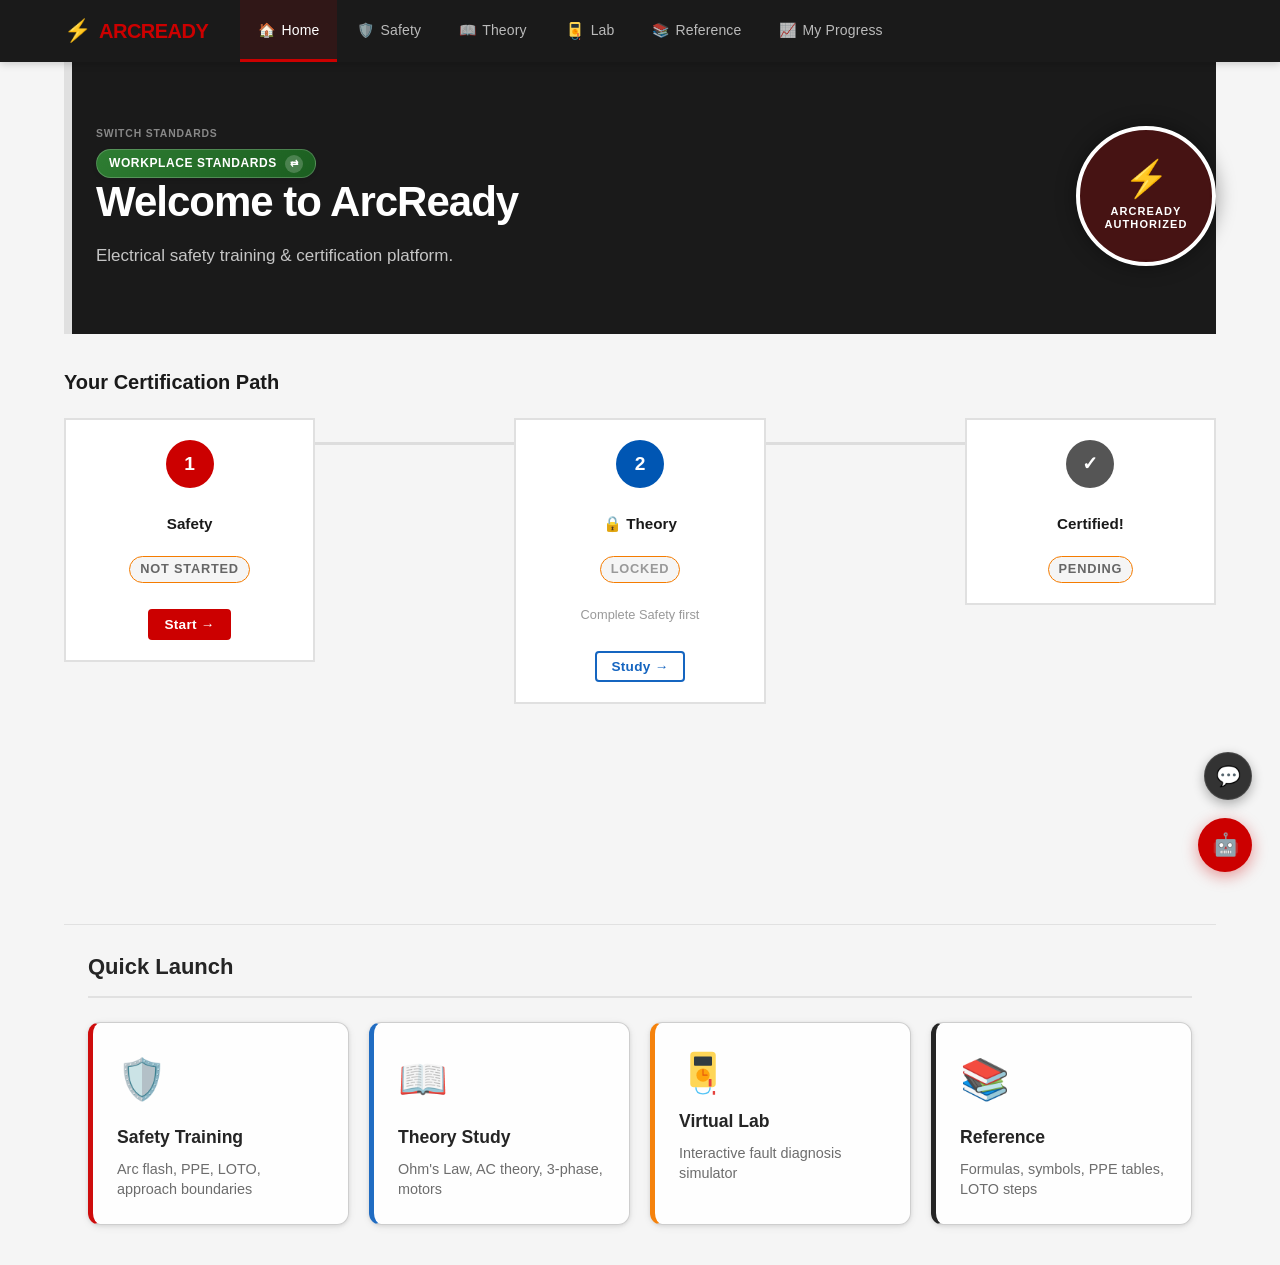
==== index.html @ 4927a3f7 "Reimplement global certification badge across all tabs" ====
<!DOCTYPE html>
<html lang="en">

<head>

    <meta charset="UTF-8">
    <meta name="viewport" content="width=device-width, initial-scale=1.0">
    <title>ArcReady - Electrical Safety Training</title>
    <link rel="stylesheet" href="css/main.css">
    <link rel="stylesheet" href="css/ai.css">
    <link rel="stylesheet" href="css/feedback.css">
</head>

<body>
    <nav class="top-nav">
        <div class="nav-inner">
            <div class="nav-brand">
                <span class="brand-icon">⚡</span>
                <span class="brand-name">ArcReady</span>
            </div>
            <button class="nav-toggle" id="nav-toggle" aria-label="Toggle Navigation">
                <span></span>
                <span></span>
                <span></span>
            </button>
            <div class="nav-tabs" id="tab-nav">
                <button data-tab="home" class="nav-tab active"><span class="tab-icon">🏠</span> Home</button>
                <button data-tab="safety" class="nav-tab"><span class="tab-icon">🛡️</span> Safety</button>
                <button data-tab="theory" class="nav-tab"><span class="tab-icon">📖</span> Theory</button>
                <button data-tab="lab" class="nav-tab"><span class="tab-icon"><svg viewBox="0 0 512 512" width="20"
                            height="20" style="vertical-align: middle;">
                            <rect x="120" y="50" width="272" height="380" rx="40" fill="#FFD54F" />
                            <rect x="160" y="100" width="192" height="100" rx="10" fill="#263238" />
                            <circle cx="256" cy="300" r="70" fill="#FFA000" />
                            <path d="M256 240 L256 300 L300 300" stroke="#E65100" stroke-width="12" fill="none"
                                stroke-linecap="round" />
                            <path d="M180 430 Q180 500 256 500 Q332 500 332 430" stroke="#4FC3F7" stroke-width="15"
                                fill="none" />
                            <rect x="317" y="340" width="30" height="80" rx="5" fill="#E53935" />
                            <rect x="360" y="470" width="25" height="40" rx="3" fill="#E53935" />
                        </svg></span> Lab</button>
                <button data-tab="reference" class="nav-tab"><span class="tab-icon">📚</span> Reference</button>
                <button data-tab="progress" class="nav-tab"><span class="tab-icon">📈</span> My Progress</button>
            </div>
        </div>
    </nav>

    <main class="main-content">
        <div class="container">
            <!-- Home Tab -->
            <section id="tab-home" class="tab-section active">
                <div class="tab-header tab-header--charcoal">
                    <div class="container">
                        <div class="hero-text">
                            <div class="std-toggle-hint">Switch Standards</div>
                            <span id="std-badge" class="std-badge workplace">Workplace Standards</span>
                            <h1 class="tab-title">Welcome to ArcReady</h1>
                            <p class="tab-subtitle">Electrical safety training &amp; certification platform.</p>
                        </div>
                        <div class="hero-badge">
                            <div class="cert-badge">
                                <div class="cert-badge-icon">⚡</div>
                                <div class="cert-badge-label">ARCREADY<br>AUTHORIZED</div>
                            </div>
                        </div>
                    </div>
                </div>

                <!-- Certification Pathway -->
                <div class="cert-pathway" style="margin: 30px 0;">
                    <h2 style="font-size: 1.25rem; color: #1A1A1A; margin-bottom: 20px;">Your Certification Path</h2>
                    <div class="cert-path-track" style="display: flex; align-items: flex-start; gap: 0;">
                        <!-- Step 1: Safety -->
                        <div class="cert-step" id="cert-step-safety"
                            style="display: flex; flex-direction: column; align-items: center; min-width: 140px;">
                            <div class="cert-step-num" id="cert-step-num-1"
                                style="width:48px; height:48px; border-radius:50%; background:#CC0000; color:#fff; display:flex; align-items:center; justify-content:center; font-weight:bold; font-size:1.2rem;">
                                1</div>
                            <div style="font-weight:bold; margin: 8px 0 4px; font-size:0.95rem;">Safety</div>
                            <span id="safety-cert-badge" class="status-badge status-pending"
                                style="font-size:0.8rem; padding:2px 10px; border-radius:20px; background:#f5f5f5; color:#666;">Not
                                Started</span>
                            <button class="btn btn-primary" data-action="goto-safety"
                                style="margin-top:10px; padding:6px 14px; font-size:0.85rem;">Start →</button>
                        </div>
                        <!-- Connector -->
                        <div class="cert-path-connector" id="connector-1"
                            style="flex:1; height:3px; background:#ddd; margin-top:24px;"></div>
                        <!-- Step 2: Theory -->
                        <div class="cert-step" id="cert-step-theory"
                            style="display: flex; flex-direction: column; align-items: center; min-width: 140px;">
                            <div class="cert-step-num" id="cert-step-num-2"
                                style="width:48px; height:48px; border-radius:50%; background:#0056b3; color:#fff; display:flex; align-items:center; justify-content:center; font-weight:bold; font-size:1.2rem;">
                                2</div>
                            <div style="font-weight:bold; margin: 8px 0 4px; font-size:0.95rem;">
                                <span id="theory-card-icon">🔒</span> Theory
                            </div>
                            <span id="theory-cert-badge" class="status-badge status-pending"
                                style="font-size:0.8rem; padding:2px 10px; border-radius:20px; background:#f5f5f5; color:#666;">Locked</span>
                            <span id="theory-home-lock" style="font-size:0.8rem; color:#999; margin-top:6px;">Complete
                                Safety first</span>
                            <button class="btn btn-secondary" data-action="goto-theory"
                                style="margin-top:10px; padding:6px 14px; font-size:0.85rem;">Study →</button>
                        </div>
                        <!-- Connector -->
                        <div class="cert-path-connector" id="connector-2"
                            style="flex:1; height:3px; background:#ddd; margin-top:24px;"></div>
                        <!-- Step 3: Complete -->
                        <div class="cert-step" id="cert-step-complete"
                            style="display: flex; flex-direction: column; align-items: center; min-width: 140px;">
                            <div class="cert-step-num" id="cert-step-num-3"
                                style="width:48px; height:48px; border-radius:50%; background:#555; color:#fff; display:flex; align-items:center; justify-content:center; font-weight:bold; font-size:1.2rem;">
                                ✓</div>
                            <div style="font-weight:bold; margin: 8px 0 4px; font-size:0.95rem;">Certified!</div>
                            <span id="complete-cert-badge" class="status-badge status-pending"
                                style="font-size:0.8rem; padding:2px 10px; border-radius:20px; background:#f5f5f5; color:#666;">Pending</span>
                        </div>
                    </div>
                </div>

            </section>

            <!-- Safety Tab -->

            <section id="tab-safety" class="tab-section">
                <div class="tab-header tab-header--red">
                    <div class="container">
                        <div class="hero-text">
                            <h1 class="tab-title">Safety Training</h1>
                            <p class="tab-subtitle">NFPA 70E & Workplace compliant electrical safety training.</p>
                        </div>
                        <div class="hero-badge">
                            <div class="cert-badge">
                                <div class="cert-badge-icon">⚡</div>
                                <div class="cert-badge-label">ARCREADY<br>AUTHORIZED</div>
                            </div>
                        </div>
                    </div>
                </div>
                <div class="standards-selector-container" style="margin-bottom: 20px;"></div>

                <!-- Mode Toggles (Tabs inside Section) -->
                <div class="mode-toggles" id="safety-mode-toggle"
                    style="margin-bottom: 20px; display: flex; gap: 10px;">
                    <button class="mode-btn mode-btn--active btn btn-primary" data-section="safety"
                        data-mode="study">Study Mode</button>
                    <button class="mode-btn btn btn-secondary" data-section="safety" data-mode="practice">Practice
                        Exam</button>
                    <button class="mode-btn btn btn-secondary" data-section="safety" data-mode="certify">Certification
                        Exam</button>
                </div>

                <!-- Checkpoint UI (Used for Safety Certify) -->
                <div id="safety-checkpoint-bar" class="checkpoint-bar" style="margin-bottom: 20px;"></div>

                <!-- Study Panel -->
                <div id="safety-study" class="mode-content mode-content--active">
                    <div id="safety-study-start-screen" class="start-screen" style="margin-bottom: 20px;">
                        <select id="safety-study-topic" class="form-input"
                            style="width: auto; margin-right: 10px; display: inline-block;">
                            <option value="all">All Topics</option>
                        </select>
                        <button id="safety-study-start" class="btn btn-primary">Start Study Mode</button>
                    </div>
                    <div id="safety-study-area" style="display:none;">

                        <!-- Study Mode -->
                        <div id="safety-study-exam" class="exam-panel" style="margin-top: 20px;">
                            <div class="exam-header"
                                style="display: flex; justify-content: space-between; margin-bottom: 10px;">
                                <div id="safety-study-counter" class="exam-counter font-bold text-charcoal"></div>
                                <div id="safety-study-timer" class="exam-timer font-mono text-red"></div>
                                <!-- Bug B FIX: removed stale onclick - delegated listener in test-engine.js handles this -->
                                <button id="safety-study-flag" class="btn btn-outline flag-btn"
                                    style="display:none">&#x1F6A9; Flag</button>
                            </div>
                            <div class="progress-bar" style="margin-bottom: 20px;">
                                <div id="safety-study-progress" class="progress-fill" style="width:0%"></div>
                            </div>
                            <div id="safety-study-topic-badge" class="topic-badge" style="margin-bottom: 15px;">
                            </div>
                            <h3 id="safety-study-question" class="question-text" style="margin-bottom: 15px;"></h3>
                            <div id="safety-study-img-wrap" style="display:none;" class="question-image"><img
                                    id="safety-study-img" src="" alt="Context" style="max-width:100%; height:auto;" />
                            </div>
                            <div id="safety-study-options" class="options-container"
                                style="display: flex; flex-direction: column; gap: 10px;"></div>
                            <div id="safety-study-explanation" class="explanation-box"
                                style="display:none; margin-top: 15px; padding: 15px; background: #eef8ff; border-left: 4px solid #0056b3;">
                            </div>

                            <div class="exam-actions" style="margin-top: 20px; display: flex; gap: 10px;">
                                <button id="safety-study-prev" class="btn btn-secondary" style="display:none">&#x2190;
                                    Prev</button>
                                <button id="safety-study-next" class="btn btn-primary">Next &#x2192;</button>
                                <button id="safety-study-submit" class="btn btn-danger" style="display:none">Submit
                                    Exam</button>
                            </div>
                        </div>
                        <div id="safety-study-results" style="display:none;" class="results-panel"
                            style="margin-top: 20px;"></div>

                    </div>
                </div>

                <!-- Practice Panel -->
                <div id="safety-practice" class="mode-content">
                    <div id="safety-practice-start-screen" class="start-screen" style="margin-bottom: 20px;">
                        <button id="safety-practice-begin" class="btn btn-secondary">Start Practice Exam</button>
                    </div>

                    <!-- Practice Mode -->
                    <!-- Bug D FIX: merged two style attributes into one -->
                    <div id="safety-practice-exam" style="display:none; margin-top: 20px;" class="exam-panel">
                        <div class="exam-header"
                            style="display: flex; justify-content: space-between; margin-bottom: 10px;">
                            <div id="safety-practice-counter" class="exam-counter font-bold text-charcoal"></div>
                            <div id="safety-practice-timer" class="exam-timer font-mono text-red"></div>
                            <button id="safety-practice-flag" class="btn btn-outline flag-btn"
                                style="display:inline-block">&#x1F6A9; Flag</button>
                        </div>
                        <div class="progress-bar" style="margin-bottom: 20px;">
                            <div id="safety-practice-progress" class="progress-fill" style="width:0%"></div>
                        </div>
                        <div id="safety-practice-topic-badge" class="topic-badge" style="margin-bottom: 15px;">
                        </div>
                        <h3 id="safety-practice-question" class="question-text" style="margin-bottom: 15px;"></h3>
                        <div id="safety-practice-img-wrap" style="display:none;" class="question-image"><img
                                id="safety-practice-img" src="" alt="Context" style="max-width:100%; height:auto;" />
                        </div>
                        <div id="safety-practice-options" class="options-container"
                            style="display: flex; flex-direction: column; gap: 10px;"></div>
                        <div id="safety-practice-explanation" class="explanation-box"
                            style="display:none; margin-top: 15px; padding: 15px; background: #eef8ff; border-left: 4px solid #0056b3;">
                        </div>

                        <div class="exam-actions" style="margin-top: 20px; display: flex; gap: 10px;">
                            <button id="safety-practice-prev" class="btn btn-secondary"
                                style="display:inline-block">&#x2190; Prev</button>
                            <button id="safety-practice-next" class="btn btn-primary">Next &#x2192;</button>
                            <button id="safety-practice-submit" class="btn btn-danger"
                                style="display:inline-block">Submit Exam</button>
                        </div>
                    </div>

                </div>

                <!-- Certify Panel -->
                <div id="safety-certify" class="mode-content">
                    <div id="safety-certify-start-screen" class="start-screen" style="margin-bottom: 20px;">
                        <button id="safety-certify-begin" class="btn btn-danger">Start Certification Exam</button>
                    </div>

                    <!-- Certify Mode -->
                    <div id="safety-certify-exam" style="display:none; margin-top: 20px;" class="exam-panel">
                        <div class="exam-header"
                            style="display: flex; justify-content: space-between; margin-bottom: 10px;">
                            <div id="safety-certify-counter" class="exam-counter font-bold text-charcoal"></div>
                            <div id="safety-certify-timer" class="exam-timer font-mono text-red"></div>
                            <button id="safety-certify-flag" class="btn btn-outline flag-btn"
                                style="display:inline-block">&#x1F6A9; Flag</button>
                        </div>
                        <div class="progress-bar" style="margin-bottom: 20px;">
                            <div id="safety-certify-progress" class="progress-fill" style="width:0%"></div>
                        </div>
                        <div id="safety-certify-topic-badge" class="topic-badge" style="margin-bottom: 15px;"></div>
                        <h3 id="safety-certify-question" class="question-text" style="margin-bottom: 15px;"></h3>
                        <div id="safety-certify-img-wrap" style="display:none;" class="question-image"><img
                                id="safety-certify-img" src="" alt="Context" style="max-width:100%; height:auto;" />
                        </div>
                        <div id="safety-certify-options" class="options-container"
                            style="display: flex; flex-direction: column; gap: 10px;"></div>
                        <div id="safety-certify-explanation" class="explanation-box"
                            style="display:none; margin-top: 15px; padding: 15px; background: #eef8ff; border-left: 4px solid #0056b3;">
                        </div>

                        <div class="exam-actions" style="margin-top: 20px; display: flex; gap: 10px;">
                            <button id="safety-certify-prev" class="btn btn-secondary" style="display:none">&#x2190;
                                Prev</button>
                            <button id="safety-certify-next" class="btn btn-primary">Next &#x2192;</button>
                            <button id="safety-certify-submit" class="btn btn-danger"
                                style="display:inline-block">Submit
                                Exam</button>
                        </div>
                    </div>
                    <div id="safety-certify-results" style="display:none; margin-top: 20px;" class="results-panel">
                    </div>

                </div>

                <div id="safety-results-score"></div>
                <div id="safety-results-details"></div>
                <button class="btn btn-primary" onclick="window.location.reload()">Return to Dashboard</button>
            </section>


            <!-- Theory Tab -->

            <section id="tab-theory" class="tab-section">
                <div class="tab-header tab-header--blue">
                    <div class="container">
                        <div class="hero-text">
                            <h1 class="tab-title">Electrical Theory</h1>
                            <p class="tab-subtitle">Master the fundamentals of circuit analysis and motor theory.</p>
                        </div>
                        <div class="hero-badge">
                            <div class="cert-badge">
                                <div class="cert-badge-icon">⚡</div>
                                <div class="cert-badge-label">ARCREADY<br>AUTHORIZED</div>
                            </div>
                        </div>
                    </div>
                </div>
                <!-- Bug C FIX: changed id= to class= to fix duplicate ID issue -->
                <div class="standards-selector-container" style="margin-bottom: 20px;"></div>

                <!-- Mode Toggles (Tabs inside Section) -->
                <div class="mode-toggles" id="theory-mode-toggle"
                    style="margin-bottom: 20px; display: flex; gap: 10px;">
                    <button class="mode-btn mode-btn--active btn btn-primary" data-section="theory"
                        data-mode="study">Study
                        Mode</button>
                    <button class="mode-btn btn btn-secondary" data-section="theory" data-mode="practice">Practice
                        Exam</button>
                    <button class="mode-btn btn btn-secondary" data-section="theory" data-mode="certify">Certification
                        Exam</button>
                </div>

                <!-- Checkpoint UI (Used for Safety Certify) -->
                <div id="theory-checkpoint-bar" class="checkpoint-bar" style="margin-bottom: 20px;"></div>

                <!-- Study Panel -->
                <div id="theory-study" class="mode-content mode-content--active">
                    <div id="theory-study-start-screen" class="start-screen" style="margin-bottom: 20px;">
                        <select id="theory-study-topic" class="form-input"
                            style="width: auto; margin-right: 10px; display: inline-block;">
                            <option value="all">All Topics</option>
                        </select>
                        <button id="theory-study-start" class="btn btn-primary">Start Study Mode</button>
                    </div>
                    <div id="theory-study-area" style="display:none;">

                        <!-- Study Mode -->
                        <div id="theory-study-exam" class="exam-panel" style="margin-top: 20px;">
                            <div class="exam-header"
                                style="display: flex; justify-content: space-between; margin-bottom: 10px;">
                                <div id="theory-study-counter" class="exam-counter font-bold text-charcoal"></div>
                                <div id="theory-study-timer" class="exam-timer font-mono text-red"></div>
                                <button id="theory-study-flag" class="btn btn-outline flag-btn"
                                    style="display:none">&#x1F6A9; Flag</button>
                            </div>
                            <div class="progress-bar" style="margin-bottom: 20px;">
                                <div id="theory-study-progress" class="progress-fill" style="width:0%"></div>
                            </div>
                            <div id="theory-study-topic-badge" class="topic-badge" style="margin-bottom: 15px;">
                            </div>
                            <h3 id="theory-study-question" class="question-text" style="margin-bottom: 15px;"></h3>
                            <div id="theory-study-img-wrap" style="display:none;" class="question-image"><img
                                    id="theory-study-img" src="" alt="Context" style="max-width:100%; height:auto;" />
                            </div>
                            <div id="theory-study-options" class="options-container"
                                style="display: flex; flex-direction: column; gap: 10px;"></div>
                            <div id="theory-study-explanation" class="explanation-box"
                                style="display:none; margin-top: 15px; padding: 15px; background: #eef8ff; border-left: 4px solid #0056b3;">
                            </div>

                            <div class="exam-actions" style="margin-top: 20px; display: flex; gap: 10px;">
                                <button id="theory-study-prev" class="btn btn-secondary" style="display:none">&#x2190;
                                    Prev</button>
                                <button id="theory-study-next" class="btn btn-primary">Next &#x2192;</button>
                                <button id="theory-study-submit" class="btn btn-danger" style="display:none">Submit
                                    Exam</button>
                            </div>
                        </div>
                        <div id="theory-study-results" style="display:none; margin-top: 20px;" class="results-panel">
                        </div>

                    </div>
                </div>

                <!-- Practice Panel -->
                <div id="theory-practice" class="mode-content">
                    <div id="theory-practice-start-screen" class="start-screen" style="margin-bottom: 20px;">
                        <button id="theory-practice-begin" class="btn btn-secondary">Start Practice Exam</button>
                    </div>

                    <!-- Practice Mode -->
                    <div id="theory-practice-exam" style="display:none; margin-top: 20px;" class="exam-panel">
                        <div class="exam-header"
                            style="display: flex; justify-content: space-between; margin-bottom: 10px;">
                            <div id="theory-practice-counter" class="exam-counter font-bold text-charcoal"></div>
                            <div id="theory-practice-timer" class="exam-timer font-mono text-red"></div>
                            <button id="theory-practice-flag" class="btn btn-outline flag-btn"
                                style="display:inline-block">&#x1F6A9; Flag</button>
                        </div>
                        <div class="progress-bar" style="margin-bottom: 20px;">
                            <div id="theory-practice-progress" class="progress-fill" style="width:0%"></div>
                        </div>
                        <div id="theory-practice-topic-badge" class="topic-badge" style="margin-bottom: 15px;">
                        </div>
                        <h3 id="theory-practice-question" class="question-text" style="margin-bottom: 15px;"></h3>
                        <div id="theory-practice-img-wrap" style="display:none;" class="question-image"><img
                                id="theory-practice-img" src="" alt="Context" style="max-width:100%; height:auto;" />
                        </div>
                        <div id="theory-practice-options" class="options-container"
                            style="display: flex; flex-direction: column; gap: 10px;"></div>
                        <div id="theory-practice-explanation" class="explanation-box"
                            style="display:none; margin-top: 15px; padding: 15px; background: #eef8ff; border-left: 4px solid #0056b3;">
                        </div>

                        <div class="exam-actions" style="margin-top: 20px; display: flex; gap: 10px;">
                            <button id="theory-practice-prev" class="btn btn-secondary"
                                style="display:inline-block">&#x2190; Prev</button>
                            <button id="theory-practice-next" class="btn btn-primary">Next &#x2192;</button>
                            <button id="theory-practice-submit" class="btn btn-danger"
                                style="display:inline-block">Submit
                                Exam</button>
                        </div>
                    </div>
                    <div id="theory-practice-results" style="display:none; margin-top: 20px;" class="results-panel">
                    </div>

                </div>

                <!-- Certify Panel -->
                <div id="theory-certify" class="mode-content">
                    <div id="theory-certify-start-screen" class="start-screen" style="margin-bottom: 20px;">
                        <button id="theory-certify-begin" class="btn btn-danger">Start Certification Exam</button>
                        <p class="ref-note" style="margin-top: 10px; color: #666;">Prerequisite: Complete Safety
                            Certification first.</p>
                    </div>

                    <!-- Certify Mode -->
                    <div id="theory-certify-exam" style="display:none; margin-top: 20px;" class="exam-panel">
                        <div class="exam-header"
                            style="display: flex; justify-content: space-between; margin-bottom: 10px;">
                            <div id="theory-certify-counter" class="exam-counter font-bold text-charcoal"></div>
                            <div id="theory-certify-timer" class="exam-timer font-mono text-red"></div>
                            <button id="theory-certify-flag" class="btn btn-outline flag-btn"
                                style="display:inline-block">&#x1F6A9; Flag</button>
                        </div>
                        <div class="progress-bar" style="margin-bottom: 20px;">
                            <div id="theory-certify-progress" class="progress-fill" style="width:0%"></div>
                        </div>
                        <div id="theory-certify-topic-badge" class="topic-badge" style="margin-bottom: 15px;"></div>
                        <h3 id="theory-certify-question" class="question-text" style="margin-bottom: 15px;"></h3>
                        <div id="theory-certify-img-wrap" style="display:none;" class="question-image"><img
                                id="theory-certify-img" src="" alt="Context" style="max-width:100%; height:auto;" />
                        </div>
                        <div id="theory-certify-options" class="options-container"
                            style="display: flex; flex-direction: column; gap: 10px;"></div>
                        <div id="theory-certify-explanation" class="explanation-box"
                            style="display:none; margin-top: 15px; padding: 15px; background: #eef8ff; border-left: 4px solid #0056b3;">
                        </div>

                        <div class="exam-actions" style="margin-top: 20px; display: flex; gap: 10px;">
                            <button id="theory-certify-prev" class="btn btn-secondary" style="display:none">&#x2190;
                                Prev</button>
                            <button id="theory-certify-next" class="btn btn-primary">Next &#x2192;</button>
                            <button id="theory-certify-submit" class="btn btn-danger"
                                style="display:inline-block">Submit
                                Exam</button>
                        </div>
                    </div>
                    <div id="theory-certify-results" style="display:none; margin-top: 20px;" class="results-panel">
                    </div>

                </div>

                <div id="theory-results" style="display:none;" class="results-panel">
                    <h2 id="theory-results-title"></h2>
                    <div id="theory-results-score"></div>
                    <div id="theory-results-details"></div>
                    <button class="btn btn-primary" onclick="window.location.reload()">Return to Dashboard</button>
                </div>
            </section>


            <!-- Lab Tab -->
            <section id="tab-lab" class="tab-section">
                <div class="tab-header tab-header--yellow">
                    <div class="container">
                        <div class="hero-text">
                            <h1 class="tab-title">Virtual Lab</h1>
                            <p class="tab-subtitle">Interactive fault diagnosis and troubleshooting simulator.</p>
                        </div>
                        <div class="hero-badge">
                            <div class="cert-badge">
                                <div class="cert-badge-icon">⚡</div>
                                <div class="cert-badge-label">ARCREADY<br>AUTHORIZED</div>
                            </div>
                        </div>
                    </div>
                </div>

                <div class="circuit-selector"
                    style="display: flex; flex-wrap: wrap; gap: 15px; align-items: flex-end; margin-bottom: 15px;">
                    <div>
                        <label style="display:block; font-size:0.85rem; font-weight:bold; margin-bottom:4px;">Select
                            Circuit</label>
                        <select id="circuit-select" class="form-input" style="width: auto;">
                            <option value="circuit-a">Circuit A - 3-Phase Motor Control</option>
                            <option value="circuit-b">Circuit B - 120VAC Parallel</option>
                        </select>
                    </div>
                    <!-- Voltage Switch (Circuit A only) -->
                    <div id="voltage-switch-container" style="display:none;">
                        <label style="display:block; font-size:0.85rem; font-weight:bold; margin-bottom:4px;">Input
                            Voltage</label>
                        <select id="voltage-switch" class="form-input" style="width: auto;">
                            <option value="480V">480V</option>
                            <option value="208V">208V</option>
                        </select>
                    </div>
                    <!-- Motor Switch (Circuit A only) -->
                    <div id="motor-switch-container" style="display:none;">
                        <label style="display:block; font-size:0.85rem; font-weight:bold; margin-bottom:4px;">Motor
                            Start</label>
                        <select id="motor-switch" class="form-input" style="width: auto;">
                            <option value="closed">Closed (Running)</option>
                            <option value="open">Open (Stopped)</option>
                        </select>
                    </div>
                </div>

                <div style="display: flex; justify-content: space-between; align-items: center; margin-bottom: 20px;">
                    <h2 id="circuit-title" class="section-title" style="margin: 0; border: none; padding: 0;">Circuit A
                        - 480V 3-Phase Motor Control</h2>

                    <span id="current-fault-badge" class="result-badge result-badge--pass">Normal Operation</span>
                </div>

                <div class="lab-workspace">
                    <div class="lab-main-area">
                        <div class="circuit-panel">
                            <div class="circuit-panel-header">
                                <div class="circuit-panel-title">Schematic</div>
                                <div class="mode-controls">
                                    <div class="lab-mode-toggle">
                                        <button id="btn-mode-guided" class="lab-mode-btn lab-mode-btn--active"
                                            data-lab-mode="guided">Guided Mode</button>
                                        <button id="btn-mode-challenge" class="lab-mode-btn"
                                            data-lab-mode="challenge">Challenge
                                            Mode</button>
                                    </div>
                                </div>
                            </div>
                            <div class="circuit-display">
                                <div class="circuit-svg-container" id="circuit-svg-container" style="width: 100%;">
                                </div>
                            </div>
                        </div>
                        <p class="probe-hint" id="lab-instruction-text">Select a circuit to begin. Click test points to
                            place probes.</p>

                        <!-- New Dynamic Truth Table -->
                        <div id="truth-table-panel" class="truth-table-panel"
                            style="margin-top: 20px; background: #fff; border: 1px solid #ddd; border-radius: 8px; overflow: hidden; box-shadow: var(--shadow-sm);">
                            <div
                                style="background: #f8f9fa; padding: 10px 15px; border-bottom: 1px solid #eee; display: flex; justify-content: space-between; align-items: center;">
                                <h3
                                    style="margin: 0; font-size: 14px; color: #333; font-weight: 800; text-transform: uppercase; letter-spacing: 0.05em;">
                                    Fault Reference Table</h3>
                                <span id="truth-table-status"
                                    style="font-size: 11px; color: #666; font-style: italic;">Updating...</span>
                            </div>
                            <div id="truth-table-container" style="padding: 15px; overflow-x: auto; max-height: 300px;">
                                <p style="color: #999; font-style: italic; font-size: 12px;">Loading reference values...
                                </p>
                            </div>
                        </div>
                    </div>

                    <div class="multimeter-sidebar">
                        <div class="multimeter">
                            <div class="multimeter-brand">FLUK 117</div>
                            <div class="multimeter-display">
                                <div id="multimeter-reading" class="multimeter-reading">0.0</div>
                                <div id="multimeter-unit" class="multimeter-unit">V AC</div>
                            </div>
                            <div class="multimeter-leads">
                                <div class="lead lead--red">RED: <span id="probe-red-value">--</span></div>
                                <div class="lead lead--black">COM: <span id="probe-black-value">--</span></div>
                            </div>
                            <button id="probe-reset" class="btn multimeter-clear">Reset Probes</button>
                        </div>

                        <div class="fault-panel" id="fault-controls">
                            <div class="fault-panel-title">Instructor Controls</div>
                            <div class="fault-list">
                                <button data-fault="normal" class="fault-btn fault-btn--active">Normal</button>
                                <button data-fault="f1-blown" class="fault-btn">F1 Blown</button>
                                <button data-fault="f2-blown" class="fault-btn">F2 Blown</button>
                                <button data-fault="f3-blown" class="fault-btn">F3 Blown</button>
                                <button data-fault="ms-open" class="fault-btn">MS Open</button>
                                <button data-fault="ol-tripped" class="fault-btn">OL Tripped</button>
                            </div>
                        </div>

                        <div id="challenge-panel" class="fault-panel" style="display: none;">
                            <div class="fault-panel-title">Challenge Tasks</div>
                            <div class="challenge-stats" style="margin-bottom: 12px; font-size: 13px;">
                                <span id="challenge-probes-left" class="text-blue font-mono font-bold">8 probes
                                    left</span>
                                <span style="margin: 0 5px; color: #ccc;">|</span>
                                <span id="challenge-score" class="text-charcoal font-bold">Score: 0</span>
                            </div>
                            <select id="challenge-fault-select" class="form-input"
                                style="width: 100%; margin-bottom: 12px; font-size: 12px; padding: 6px;">
                                <option value="">-- Diagnosis --</option>
                                <option value="f1-blown">F1 Blown</option>
                                <option value="f2-blown">F2 Blown</option>
                                <option value="f3-blown">F3 Blown</option>
                                <option value="ms-open">Motor Starter Open</option>
                                <option value="ol-tripped">Overload Tripped</option>
                            </select>
                            <button id="challenge-submit" class="btn btn-primary" style="width: 100%;">Submit
                                Diagnosis</button>
                            <div id="challenge-result" style="margin-top: 10px; font-size: 13px;"></div>
                            <button id="challenge-restart" class="btn btn-outline"
                                style="display: none; width: 100%; margin-top: 10px;">Restart Challenge</button>
                        </div>

                        <div class="reading-history-panel"
                            style="margin-top: 20px; background: white; border: 1px solid #ddd; border-radius: 6px; padding: 15px;">
                            <h3 style="margin-top: 0; font-size: 14px; color: #333; margin-bottom: 10px;">Reading
                                History</h3>
                            <button id="clear-history" class="btn btn-outline"
                                style="margin-bottom: 10px; font-size: 11px; padding: 4px 8px;">Clear History</button>
                            <div id="reading-history" class="reading-history"
                                style="max-height: 200px; overflow-y: auto; font-size: 12px;"></div>
                        </div>
                    </div>
                </div>
            </section>

            <!-- Reference Tab -->

            <section id="tab-reference" class="tab-section">
                <div class="tab-header tab-header--charcoal">
                    <div class="container">
                        <div class="hero-text">
                            <h1 class="tab-title">Reference Material</h1>
                            <p class="tab-subtitle">Electrical formulas, symbols, and quick reference materials.</p>
                        </div>
                        <div class="hero-badge">
                            <div class="cert-badge">
                                <div class="cert-badge-icon">⚡</div>
                                <div class="cert-badge-label">ARCREADY<br>AUTHORIZED</div>
                            </div>
                        </div>
                    </div>
                </div>
                <div class="reference-grid"
                    style="display: grid; grid-template-columns: repeat(auto-fill, minmax(200px, 1fr)); gap: 20px; margin-top: 20px;">
                    <div class="reference-card ref-open-btn" data-ref="symbols" tabindex="0"
                        style="padding: 20px; border: 1px solid #ccc; border-radius: 8px; cursor: pointer;">
                        <div style="font-size:1.8rem; margin-bottom:8px;">⚡</div>
                        <h3 style="margin-top: 0;">Symbols Glossary</h3>
                        <p>Electrical & schematic symbols</p>
                    </div>
                    <div class="reference-card ref-open-btn" data-ref="ohms" tabindex="0"
                        style="padding: 20px; border: 1px solid #ccc; border-radius: 8px; cursor: pointer;">
                        <div style="font-size:1.8rem; margin-bottom:8px;">🧮</div>
                        <h3 style="margin-top: 0;">Ohm's Law Calculator</h3>
                        <p>Calculate V, I, R, P interactively</p>
                    </div>
                    <div class="reference-card ref-open-btn" data-ref="formulas" tabindex="0"
                        style="padding: 20px; border: 1px solid #ccc; border-radius: 8px; cursor: pointer;">
                        <div style="font-size:1.8rem; margin-bottom:8px;">📐</div>
                        <h3 style="margin-top: 0;">Formula Sheet</h3>
                        <p>All electrical formulas, printable</p>
                    </div>
                    <div class="reference-card ref-open-btn" data-ref="standards" tabindex="0"
                        style="padding: 20px; border: 1px solid #ccc; border-radius: 8px; cursor: pointer;">
                        <div style="font-size:1.8rem; margin-bottom:8px;">📋</div>
                        <h3 style="margin-top: 0;">Standards Details</h3>
                        <p>Workplace vs. NFPA 70E comparison</p>
                    </div>
                    <div class="reference-card ref-open-btn" data-ref="hrc" tabindex="0"
                        style="padding: 20px; border: 1px solid #ccc; border-radius: 8px; cursor: pointer;">
                        <div style="font-size:1.8rem; margin-bottom:8px;">🛡️</div>
                        <h3 style="margin-top: 0;">PPE Categories</h3>
                        <p>HRC / arc flash PPE levels 0-4</p>
                    </div>
                    <div class="reference-card ref-open-btn" data-ref="boundaries" tabindex="0"
                        style="padding: 20px; border: 1px solid #ccc; border-radius: 8px; cursor: pointer;">
                        <div style="font-size:1.8rem; margin-bottom:8px;">📏</div>
                        <h3 style="margin-top: 0;">Approach Boundaries</h3>
                        <p>Limited, restricted, arc flash distances</p>
                    </div>
                    <div class="reference-card ref-open-btn" data-ref="loto" tabindex="0"
                        style="padding: 20px; border: 1px solid #ccc; border-radius: 8px; cursor: pointer;">
                        <div style="font-size:1.8rem; margin-bottom:8px;">🔒</div>
                        <h3 style="margin-top: 0;">LOTOTO Procedure</h3>
                        <p>8-step lockout / tagout / tryout</p>
                    </div>
                </div>
                <div id="ref-content-panel"
                    style="display:none; margin-top: 30px; padding: 20px; border: 1px solid #ddd; border-top: 4px solid #333; border-radius: 8px;"
                    class="ref-panel">
                    <button id="ref-close-btn" class="btn btn-secondary" style="float: right;">Close</button>
                    <h3 id="ref-content-title" style="margin-top: 0;"></h3>
                    <div id="ref-content-body"></div>
                </div>
            </section>


            <!-- Progress Tab -->

            <section id="tab-progress" class="tab-section">
                <div class="tab-header tab-header--charcoal">
                    <div class="container">
                        <div class="hero-text">
                            <h1 class="tab-title">My Progress</h1>
                            <p class="tab-subtitle">Track your learning journey and certification status.</p>
                        </div>
                        <div class="hero-badge">
                            <div class="cert-badge">
                                <div class="cert-badge-icon">⚡</div>
                                <div class="cert-badge-label">ARCREADY<br>AUTHORIZED</div>
                            </div>
                        </div>
                    </div>
                </div>

                <div class="progress-grid"
                    style="display: grid; grid-template-columns: repeat(auto-fill, minmax(300px, 1fr)); gap: 20px; margin-top: 20px;">
                    <div id="progress-safety-card" class="progress-cert-card"
                        style="padding: 20px; border: 1px solid #eee; border-radius: 8px; box-shadow: 0 2px 5px rgba(0,0,0,0.05);">
                        <h3 style="margin-top: 0; color: #cc0000;">Safety Certification</h3>
                        <div id="progress-safety-status" class="pcc-status"
                            style="font-weight: bold; margin-bottom: 10px;">
                            Not Started</div>
                        <div style="font-size: 14px;">Best Score: <span id="progress-safety-best">--</span></div>
                        <div style="font-size: 14px;">Attempts: <span id="progress-safety-attempts">0</span></div>
                    </div>
                    <div id="progress-theory-card" class="progress-cert-card"
                        style="padding: 20px; border: 1px solid #eee; border-radius: 8px; box-shadow: 0 2px 5px rgba(0,0,0,0.05);">
                        <h3 style="margin-top: 0; color: #0056b3;">Theory Certification</h3>
                        <div id="progress-theory-status" class="pcc-status"
                            style="font-weight: bold; margin-bottom: 10px;">
                            Locked</div>
                        <div style="font-size: 14px;">Best Score: <span id="progress-theory-best">--</span></div>
                        <div style="font-size: 14px;">Attempts: <span id="progress-theory-attempts">0</span></div>
                    </div>
                </div>

                <div class="history-section" style="margin-top: 40px;">
                    <h3 style="border-bottom: 2px solid #ccc; padding-bottom: 5px;">Exam History</h3>
                    <table class="data-table"
                        style="width: 100%; border-collapse: collapse; margin-top: 15px; text-align: left; font-size: 14px;">
                        <thead>
                            <tr style="background: #f5f5f5;">
                                <th style="padding: 10px; border-bottom: 1px solid #ddd;">Date</th>
                                <th style="padding: 10px; border-bottom: 1px solid #ddd;">Section</th>
                                <th style="padding: 10px; border-bottom: 1px solid #ddd;">Type</th>
                                <th style="padding: 10px; border-bottom: 1px solid #ddd;">Score</th>
                                <th style="padding: 10px; border-bottom: 1px solid #ddd;">Result</th>
                            </tr>
                        </thead>
                        <tbody id="exam-history-tbody"></tbody>
                    </table>
                </div>

                <div class="weak-areas-section" style="margin-top: 40px;">
                    <h3 style="border-bottom: 2px solid #ccc; padding-bottom: 5px;">Weak Areas (Below 80%)</h3>
                    <div id="weak-areas-list" style="margin-top: 15px;"></div>
                </div>
                <!-- Removed Coach section since no coach JS is provided or working properly -->
            </section>

            <!-- Global Quick Start Navigation -->
            <div class="global-quick-start">
                <div class="container">
                    <h2 class="section-title" style="margin-bottom: 24px;">Quick Launch</h2>
                    <div class="quick-start-grid">
                        <div class="home-card" data-action="goto-safety">
                            <div class="home-card-icon">🛡️</div>
                            <h3 class="home-card-title">Safety Training</h3>
                            <p class="home-card-desc">Arc flash, PPE, LOTO, approach boundaries</p>
                        </div>
                        <div class="home-card" data-action="goto-theory">
                            <div class="home-card-icon">📖</div>
                            <h3 class="home-card-title">Theory Study</h3>
                            <p class="home-card-desc">Ohm's Law, AC theory, 3-phase, motors</p>
                        </div>
                        <div class="home-card" data-action="goto-lab">
                            <svg viewBox="0 0 512 512">
                                <rect x="120" y="50" width="272" height="380" rx="40" fill="#FFD54F" />
                                <rect x="160" y="100" width="192" height="100" rx="10" fill="#263238" />
                                <circle cx="256" cy="300" r="70" fill="#FFA000" />
                                <path d="M256 240 L256 300 L300 300" stroke="#E65100" stroke-width="12" fill="none"
                                    stroke-linecap="round" />
                                <path d="M180 430 Q180 500 256 500 Q332 500 332 430" stroke="#4FC3F7" stroke-width="15"
                                    fill="none" />
                                <rect x="317" y="340" width="30" height="80" rx="5" fill="#E53935" />
                                <rect x="360" y="470" width="25" height="40" rx="3" fill="#E53935" />
                            </svg>
                            <h3 class="home-card-title">Virtual Lab</h3>
                            <p class="home-card-desc">Interactive fault diagnosis simulator</p>
                        </div>
                        <div class="home-card" data-action="goto-reference">
                            <div class="home-card-icon">📚</div>
                            <h3 class="home-card-title">Reference</h3>
                            <p class="home-card-desc">Formulas, symbols, PPE tables, LOTO steps</p>
                        </div>
                    </div>
                </div>
            </div>
        </div>
    </main>

    <!-- Toast notification -->
    <div id="toast" class="toast"
        style="display:none; position:fixed; bottom:24px; left:50%; transform:translateX(-50%); background:#333; color:#fff; padding:12px 24px; border-radius:8px; font-size:0.95rem; z-index:9999; box-shadow:0 4px 12px rgba(0,0,0,0.3); min-width:220px; text-align:center;">
    </div>
    <!-- Scripts (MUST load in correct order) -->
    <script src="js/standards.js"></script>
    <script src="js/svg-circuits.js"></script>
    <script src="js/ai-assistant.js"></script>
    <script src="js/test-engine.js"></script>
    <script src="js/reference.js"></script>
    <script src="js/progress.js"></script>
    <script src="js/app.js"></script>
    <script src="js/lab.js"></script>
    <script src="js/feedback.js"></script>

    <!-- Floating AI Study Assistant -->
    <div id="ai-chat-bubble" class="ai-chat-bubble">
        <button id="ai-chat-toggle" class="ai-chat-toggle">&#x1F916;</button>
        <div id="ai-chat-panel" class="ai-chat-panel">
            <div id="ai-chat-header" class="ai-chat-header">ArcReady AI Assistant</div>
            <div id="ai-chat-messages" class="ai-chat-messages"></div>
            <div id="ai-chat-limit-banner" class="ai-limit-banner" style="display:none;"></div>
            <div id="ai-chat-input-row" class="ai-chat-input-row">
                <input type="text" id="ai-chat-input" placeholder="Ask a question..." />
                <button id="ai-chat-send" class="btn btn-primary">Send</button>
            </div>
        </div>
    </div>

</body>

</html>
---- css/main.css ----
/* ============================================================
   ArcReady — Main Stylesheet
   Design System: Red #CC0000 | White #FFFFFF | Charcoal #1A1A1A
   Desktop-first | Inter font
   ============================================================ */

/* ---- CSS Custom Properties ---- */
:root {
  --red: #CC0000;
  --red-dark: #A00000;
  --red-light: #FF3333;
  --red-bg: #FFF5F5;
  --white: #FFFFFF;
  --charcoal: #1A1A1A;
  --charcoal-mid: #2C2C2C;
  --gray-light: #F5F5F5;
  --gray-mid: #E0E0E0;
  --gray-border: #CCCCCC;
  --gray-text: #666666;
  --blue: #1565C0;
  --blue-dark: #0D47A1;
  --blue-light: #1E88E5;
  --blue-bg: #F0F4FF;
  --green: #2E7D32;
  --green-light: #4CAF50;
  --green-bg: #F1F8E9;
  --amber: #F57C00;
  --amber-bg: #FFF8E1;
  --danger: #CC0000;
  --font-base: 'Inter', 'Roboto', sans-serif;
  --font-mono: 'Courier New', Courier, monospace;
  --nav-height: 62px;
  --container-width: 1200px;
  --radius-sm: 4px;
  --radius-btn: 4px;
  --shadow-card: 0 1px 4px rgba(0, 0, 0, 0.10), 0 2px 12px rgba(0, 0, 0, 0.07);
  --shadow-deep: 0 4px 24px rgba(0, 0, 0, 0.16);
  --shadow-nav: 0 2px 8px rgba(0, 0, 0, 0.18);
  --transition: all 0.18s ease;
}

/* ---- Reset & Base ---- */
*,
*::before,
*::after {
  box-sizing: border-box;
  margin: 0;
  padding: 0;
}

html {
  font-size: 16px;
  scroll-behavior: smooth;
}

body {
  font-family: var(--font-base);
  background: var(--gray-light);
  color: var(--charcoal);
  line-height: 1.6;
  overflow-x: hidden;
}

a {
  color: var(--blue);
  text-decoration: none;
}

a:hover {
  text-decoration: underline;
}

img {
  max-width: 100%;
  height: auto;
  display: block;
}

ul {
  list-style: none;
}

/* ============================================================
   TOP NAVIGATION
   ============================================================ */
.top-nav {
  position: fixed;
  top: 0;
  left: 0;
  right: 0;
  height: var(--nav-height);
  background: var(--charcoal);
  z-index: 1000;
  box-shadow: var(--shadow-nav);
}

.nav-inner {
  max-width: var(--container-width);
  margin: 0 auto;
  height: 100%;
  display: flex;
  align-items: center;
  padding: 0 24px;
  gap: 32px;
  justify-content: space-between;
}

.nav-brand {
  display: flex;
  align-items: center;
  gap: 8px;
  flex-shrink: 0;
}

.brand-icon {
  font-size: 22px;
  line-height: 1;
}

.brand-name {
  font-size: 20px;
  font-weight: 800;
  color: var(--red);
  letter-spacing: -0.5px;
  text-transform: uppercase;
}

.nav-tabs {
  display: flex;
  align-items: stretch;
  height: 100%;
  gap: 2px;
  flex: 1;
}

.nav-tab {
  display: flex;
  align-items: center;
  gap: 6px;
  padding: 0 18px;
  background: transparent;
  border: none;
  color: rgba(255, 255, 255, 0.70);
  font-family: var(--font-base);
  font-size: 14px;
  font-weight: 500;
  cursor: pointer;
  height: 100%;
  white-space: nowrap;
  border-bottom: 3px solid transparent;
  transition: var(--transition);
  letter-spacing: 0.01em;
}

.nav-tab:hover {
  color: var(--white);
  background: rgba(255, 255, 255, 0.06);
}

.nav-tab.active {
  color: var(--white);
  border-bottom-color: var(--red);
  background: rgba(204, 0, 0, 0.12);
}

.tab-icon {
  font-size: 14px;
}

/* Nav Toggle (Hamburger) */
.nav-toggle {
  display: none;
  flex-direction: column;
  justify-content: space-between;
  width: 30px;
  height: 20px;
  background: transparent;
  border: none;
  cursor: pointer;
  padding: 0;
  z-index: 10;
}

.nav-toggle span {
  width: 100%;
  height: 3px;
  background-color: var(--white);
  border-radius: 10px;
  transition: all 0.3s linear;
}

/* Nav Active States */
.nav-inner.nav-active .nav-toggle span:nth-child(1) {
  transform: rotate(45deg) translate(5px, 5px);
}

.nav-inner.nav-active .nav-toggle span:nth-child(2) {
  opacity: 0;
}

.nav-inner.nav-active .nav-toggle span:nth-child(3) {
  transform: rotate(-45deg) translate(7px, -7px);
}

.nav-inner.nav-active .nav-tabs {
  display: flex !important;
}

.tab-icon--red {
  color: var(--red);
  font-size: 10px;
}

.tab-icon--blue {
  color: var(--blue-light);
  font-size: 10px;
}

/* ============================================================
   MAIN CONTENT & CONTAINER
   ============================================================ */
.main-content {
  margin-top: var(--nav-height);
  min-height: calc(100vh - var(--nav-height));
}

.container {
  width: 100%;
  max-width: var(--container-width);
  margin: 0 auto;
  padding: 0 24px;
}

/* ============================================================
   TAB SECTIONS
   ============================================================ */
.tab-section {
  display: none;
  min-height: calc(100vh - var(--nav-height));
  animation: fadeIn 0.2s ease;
}

.tab-section.active {
  display: block;
}

@keyframes fadeIn {
  from {
    opacity: 0;
    transform: translateY(4px);
  }

  to {
    opacity: 1;
    transform: translateY(0);
  }
}

/* ============================================================
   TAB HEADERS
   ============================================================ */
.tab-header {
  background: var(--charcoal);
  color: var(--white);
  padding: 64px 0;
  margin-bottom: 32px;
}

.tab-header--red {
  border-left: 8px solid var(--red);
}

.tab-header--blue {
  border-left: 8px solid var(--blue);
}

.tab-header--yellow {
  border-left: 8px solid var(--amber);
}

.tab-header--charcoal {
  border-left: 8px solid var(--gray-mid);
}

.tab-title {
  font-size: 42px;
  font-weight: 800;
  line-height: 1.15;
  margin-bottom: 16px;
  letter-spacing: -1px;
}

.tab-subtitle {
  font-size: 17px;
  color: rgba(255, 255, 255, 0.75);
  max-width: 520px;
  line-height: 1.65;
}

/* ============================================================
   HOME — HERO
   ============================================================ */
.tab-header .container {
  position: relative;
}

.hero-badge {
  position: absolute;
  top: 0;
  right: 0;
  z-index: 5;
}

.cert-badge {
  width: 140px;
  height: 140px;
  border: 4px solid var(--white);
  border-radius: 50%;
  display: flex;
  flex-direction: column;
  align-items: center;
  justify-content: center;
  gap: 8px;
  background: rgba(204, 0, 0, 0.25);
  box-shadow: 0 0 20px rgba(0, 0, 0, 0.4);
  backdrop-filter: blur(4px);
}

.cert-badge-icon {
  font-size: 36px;
  line-height: 1;
}

.cert-badge-label {
  font-size: 11px;
  font-weight: 800;
  text-align: center;
  text-transform: uppercase;
  letter-spacing: 0.1em;
  color: var(--white);
  line-height: 1.2;
}

@media (max-width: 1024px) {
  .hero-badge {
    display: none;
  }
}

.hero-text {
  flex: 1;
}

.text-red {
  color: var(--red);
}

/* ============================================================
   HOME — SECTION BLOCKS
   ============================================================ */
.section-block {
  padding: 48px 0;
  background: var(--white);
}

.section-block--gray {
  background: var(--gray-light);
}

.section-title {
  font-size: 22px;
  font-weight: 700;
  color: var(--charcoal);
  margin-bottom: 28px;
  padding-bottom: 12px;
  border-bottom: 2px solid var(--gray-mid);
}

/* ============================================================
   CERTIFICATION PATH
   ============================================================ */
.cert-path {
  display: flex;
  align-items: stretch;
  margin-bottom: 28px;
  background: var(--white);
  border: 1px solid var(--gray-mid);
  overflow: hidden;
}

.cert-step {
  flex: 1;
  display: flex;
  align-items: center;
  gap: 16px;
  padding: 20px 24px;
  background: var(--white);
  transition: background 0.15s;
}

.cert-step:hover {
  background: var(--gray-light);
}

.cert-step-number {
  width: 36px;
  height: 36px;
  border-radius: 50%;
  background: var(--red);
  color: var(--white);
  font-weight: 700;
  font-size: 15px;
  display: flex;
  align-items: center;
  justify-content: center;
  flex-shrink: 0;
}

.cert-step-label {
  font-weight: 600;
  font-size: 14px;
  color: var(--charcoal);
  margin-bottom: 2px;
}

.cert-step-sublabel {
  font-size: 12px;
  color: var(--gray-text);
}

.cert-step-status {
  margin-left: auto;
}

.cert-path-connector {
  width: 2px;
  background: var(--gray-mid);
  flex-shrink: 0;
}

.status-badge {
  display: inline-block;
  padding: 4px 10px;
  font-size: 11px;
  font-weight: 600;
  text-transform: uppercase;
  letter-spacing: 0.06em;
}

.status-pending {
  background: var(--amber-bg);
  color: var(--amber);
  border: 1px solid var(--amber);
}

.status-locked {
  background: var(--gray-light);
  color: var(--gray-text);
  border: 1px solid var(--gray-border);
}

.status-pass {
  background: var(--green-bg);
  color: var(--green);
  border: 1px solid var(--green);
}

.status-fail {
  background: var(--red-bg);
  color: var(--red);
  border: 1px solid var(--red);
}

.progress-track {
  height: 8px;
  background: var(--gray-mid);
  width: 100%;
  overflow: hidden;
}

.progress-bar {
  height: 100%;
  background: var(--red);
  transition: width 0.5s ease;
}

.progress-label {
  font-size: 13px;
  color: var(--gray-text);
  margin-top: 8px;
  font-weight: 500;
}

/* ============================================================
   HOME — SECTION CARDS
   ============================================================ */
.section-cards {
  display: grid;
  grid-template-columns: 1fr 1fr;
  gap: 24px;
}

.section-card {
  background: var(--white);
  border: 1px solid var(--gray-mid);
  padding: 28px;
  position: relative;
  box-shadow: var(--shadow-card);
  transition: transform 0.15s, box-shadow 0.15s;
}

.section-card:hover {
  transform: translateY(-2px);
  box-shadow: var(--shadow-deep);
}

.section-card--safety {
  border-top: 4px solid var(--red);
}

.section-card--theory {
  border-top: 4px solid var(--blue);
}

.section-card-header {
  display: flex;
  align-items: center;
  gap: 12px;
  margin-bottom: 12px;
}

.section-card-icon {
  font-size: 20px;
}

.section-card-title {
  font-size: 18px;
  font-weight: 700;
  color: var(--charcoal);
}

.section-card-desc {
  font-size: 14px;
  color: var(--gray-text);
  margin-bottom: 16px;
  line-height: 1.55;
}

.section-card-topics {
  margin-bottom: 20px;
}

.section-card-topics li {
  font-size: 13px;
  color: var(--charcoal);
  padding: 4px 0 4px 14px;
  border-bottom: 1px solid var(--gray-light);
  position: relative;
}

.section-card-topics li::before {
  content: '—';
  position: absolute;
  left: 0;
  color: var(--gray-border);
}

.section-card-footer {
  display: flex;
  align-items: center;
  justify-content: space-between;
  margin-top: 16px;
  padding-top: 16px;
  border-top: 1px solid var(--gray-light);
}

.pass-req {
  font-size: 12px;
  font-weight: 700;
  letter-spacing: 0.04em;
  text-transform: uppercase;
}

.pass-req--red {
  color: var(--red);
}

.pass-req--blue {
  color: var(--blue);
}

.card-lock-overlay {
  position: absolute;
  inset: 0;
  background: rgba(245, 245, 245, 0.90);
  display: flex;
  flex-direction: column;
  align-items: center;
  justify-content: center;
  gap: 10px;
}

.lock-icon {
  font-size: 32px;
}

.lock-text {
  font-size: 13px;
  font-weight: 600;
  color: var(--gray-text);
  text-align: center;
}

/* ============================================================
   HOME — USER INFO FORM
   ============================================================ */
.user-info-panel {
  background: var(--gray-light);
  border: 1px solid var(--gray-mid);
  padding: 28px 32px;
  max-width: 720px;
}

.user-info-title {
  font-size: 16px;
  font-weight: 600;
  margin-bottom: 6px;
  color: var(--charcoal);
}

.optional-tag {
  font-size: 12px;
  font-weight: 400;
  color: var(--gray-text);
}

.user-info-desc {
  font-size: 13px;
  color: var(--gray-text);
  margin-bottom: 20px;
}

.form-row {
  display: flex;
  gap: 16px;
  align-items: flex-end;
}

.form-group {
  flex: 1;
}

.form-group--action {
  flex: 0 0 auto;
}

.form-label {
  display: block;
  font-size: 12px;
  font-weight: 600;
  color: var(--charcoal);
  margin-bottom: 6px;
  text-transform: uppercase;
  letter-spacing: 0.06em;
}

.form-input {
  width: 100%;
  padding: 10px 12px;
  border: 1.5px solid var(--charcoal);
  background: var(--white);
  font-family: var(--font-base);
  font-size: 14px;
  color: var(--charcoal);
  outline: none;
  transition: border-color 0.15s;
  border-radius: 0;
}

.form-input:focus {
  border-color: var(--red);
}

.form-input::placeholder {
  color: var(--gray-border);
}

/* ============================================================
   BUTTONS
   ============================================================ */
.btn {
  display: inline-flex;
  align-items: center;
  justify-content: center;
  gap: 6px;
  padding: 10px 20px;
  font-family: var(--font-base);
  font-size: 14px;
  font-weight: 600;
  cursor: pointer;
  border: 2px solid transparent;
  border-radius: var(--radius-btn);
  transition: var(--transition);
  letter-spacing: 0.02em;
  white-space: nowrap;
  text-decoration: none;
}

.btn-primary {
  background: var(--red);
  color: var(--white);
  border-color: var(--red);
}

.btn-primary:hover {
  background: var(--red-dark);
  border-color: var(--red-dark);
  color: var(--white);
  text-decoration: none;
}

.btn-blue {
  background: var(--blue);
  color: var(--white);
  border-color: var(--blue);
}

.btn-blue:hover {
  background: var(--blue-dark);
  border-color: var(--blue-dark);
  color: var(--white);
}

.btn-outline {
  background: transparent;
  color: var(--red);
  border-color: var(--red);
}

.btn-outline:hover {
  background: var(--red);
  color: var(--white);
}

.btn-outline-blue {
  background: transparent;
  color: var(--blue);
  border-color: var(--blue);
}

.btn-outline-blue:hover {
  background: var(--blue);
  color: var(--white);
}

.btn-secondary {
  background: var(--white);
  color: var(--blue);
  border-color: var(--blue);
}

.btn-secondary:hover {
  background: var(--blue);
  color: var(--white);
}

.btn-ghost {
  background: transparent;
  color: var(--gray-text);
  border-color: var(--gray-mid);
}

.btn-ghost:hover {
  background: var(--gray-light);
  color: var(--charcoal);
}

.btn-danger {
  background: var(--red);
  color: var(--white);
  border-color: var(--red);
}

.btn-danger:hover {
  background: var(--red-dark);
}

.btn-large {
  padding: 13px 28px;
  font-size: 15px;
}

.btn-sm {
  padding: 6px 14px;
  font-size: 12px;
}

.btn:disabled,
.btn[disabled] {
  opacity: 0.4;
  cursor: not-allowed;
  pointer-events: none;
}

/* ============================================================
   MODE TOGGLE
   ============================================================ */
.mode-toggle {
  display: flex;
  gap: 0;
  border: 2px solid var(--red);
  width: fit-content;
  margin: 28px 0;
  overflow: hidden;
  border-radius: var(--radius-sm);
}

.mode-toggle--blue {
  border-color: var(--blue);
}

.mode-btn {
  padding: 10px 24px;
  font-family: var(--font-base);
  font-size: 14px;
  font-weight: 600;
  cursor: pointer;
  background: var(--white);
  color: var(--charcoal) !important;
  border: none;
  transition: var(--transition);
  letter-spacing: 0.02em;
}

.mode-btn:hover {
  background: var(--red-bg);
}

.mode-btn--active {
  background: var(--red);
  color: var(--white) !important;
}

.mode-btn--blue {
  color: var(--charcoal) !important;
}

.mode-btn--blue:hover {
  background: var(--blue-bg);
}

.mode-btn--blue.mode-btn--active {
  background: var(--blue);
  color: var(--white) !important;
}

.mode-content {
  display: none;
}

.mode-content--active {
  display: block;
}

/* ============================================================
   STUDY MODE — TOPIC CARDS
   ============================================================ */
.study-intro {
  margin-bottom: 28px;
  padding: 20px 24px;
  background: var(--white);
  border-left: 4px solid var(--red);
  box-shadow: var(--shadow-card);
}

.study-intro--blue {
  border-left-color: var(--blue);
}

.study-title {
  font-size: 18px;
  font-weight: 700;
  margin-bottom: 6px;
}

.study-desc {
  font-size: 14px;
  color: var(--gray-text);
}

.topic-grid {
  display: grid;
  grid-template-columns: repeat(4, 1fr);
  gap: 16px;
  padding-bottom: 40px;
}

.topic-card {
  background: var(--white);
  border: 1px solid var(--gray-mid);
  border-top: 3px solid var(--red);
  padding: 20px;
  box-shadow: var(--shadow-card);
  transition: transform 0.15s, box-shadow 0.15s;
}

.topic-card--blue {
  border-top-color: var(--blue);
}

.topic-card:hover {
  transform: translateY(-2px);
  box-shadow: var(--shadow-deep);
}

.topic-card-icon {
  font-size: 28px;
  margin-bottom: 10px;
  line-height: 1;
}

.topic-card-title {
  font-size: 14px;
  font-weight: 700;
  color: var(--charcoal);
  margin-bottom: 6px;
}

.topic-card-desc {
  font-size: 12px;
  color: var(--gray-text);
  margin-bottom: 14px;
  line-height: 1.5;
}

/* ============================================================
   EXAM SHELL
   ============================================================ */
.certify-lock-banner {
  display: flex;
  align-items: center;
  gap: 16px;
  background: var(--amber-bg);
  border: 1px solid var(--amber);
  border-left: 4px solid var(--amber);
  padding: 16px 20px;
  margin-bottom: 24px;
  font-size: 14px;
}

.lock-banner-icon {
  font-size: 20px;
}

.exam-shell {
  background: var(--white);
  border: 1px solid var(--gray-mid);
  box-shadow: var(--shadow-card);
  padding: 32px;
  margin-bottom: 40px;
}

.exam-header {
  display: flex;
  align-items: center;
  justify-content: space-between;
  margin-bottom: 16px;
}

.exam-meta {
  display: flex;
  align-items: center;
  gap: 16px;
}

.exam-counter {
  font-size: 14px;
  font-weight: 600;
  color: var(--charcoal);
}

.exam-section-label {
  font-size: 11px;
  font-weight: 700;
  text-transform: uppercase;
  letter-spacing: 0.08em;
  padding: 3px 10px;
}

.exam-section-label--red {
  background: var(--red-bg);
  color: var(--red);
}

.exam-section-label--blue {
  background: var(--blue-bg);
  color: var(--blue);
}

.exam-timer {
  font-family: var(--font-mono);
  font-size: 18px;
  font-weight: 700;
  color: var(--red);
  letter-spacing: 0.1em;
}

.exam-timer--blue {
  color: var(--blue);
}

.exam-progress-bar {
  height: 4px;
  background: var(--gray-mid);
  margin-bottom: 28px;
}

.exam-progress-fill {
  height: 100%;
  background: var(--red);
  transition: width 0.3s ease;
}

.exam-progress-fill--blue {
  background: var(--blue);
}

.question-block {
  margin-bottom: 28px;
}

.question-number {
  font-size: 11px;
  font-weight: 700;
  color: var(--red);
  letter-spacing: 0.08em;
  text-transform: uppercase;
  margin-bottom: 10px;
}

.question-number--blue {
  color: var(--blue);
}

.question-text {
  font-size: 17px;
  font-weight: 500;
  color: var(--charcoal);
  line-height: 1.6;
}

.question-image-area {
  margin-top: 16px;
  border: 1px solid var(--gray-mid);
  background: var(--gray-light);
  padding: 12px;
  display: flex;
  justify-content: center;
}

.question-image {
  max-height: 280px;
  object-fit: contain;
}

/* Answer Options */
.answer-options {
  display: grid;
  gap: 10px;
  margin-bottom: 28px;
}

.answer-option {
  display: flex;
  align-items: center;
  gap: 14px;
  padding: 14px 18px;
  border: 2px solid var(--gray-mid);
  background: var(--white);
  cursor: pointer;
  transition: var(--transition);
  position: relative;
  user-select: none;
}

.answer-option:hover {
  border-color: var(--red);
  background: var(--red-bg);
}

.answer-option.selected {
  border-color: var(--red);
  background: var(--red);
  color: var(--white);
}

.answer-option.selected .answer-letter {
  background: rgba(255, 255, 255, 0.25);
  color: var(--white);
  border-color: rgba(255, 255, 255, 0.4);
}

.answer-option--blue:hover {
  border-color: var(--blue);
  background: var(--blue-bg);
}

.answer-option--blue.selected {
  border-color: var(--blue);
  background: var(--blue);
  color: var(--white);
}

.answer-option.correct {
  border-color: var(--green);
  background: var(--green-bg);
  color: var(--charcoal);
}

.answer-option.incorrect {
  border-color: var(--red);
  background: var(--red-bg);
}

.answer-letter {
  width: 32px;
  height: 32px;
  border: 2px solid var(--gray-border);
  display: flex;
  align-items: center;
  justify-content: center;
  font-weight: 700;
  font-size: 13px;
  flex-shrink: 0;
  border-radius: 50%;
  transition: var(--transition);
}

.answer-letter--blue {
  color: var(--blue);
  border-color: var(--blue);
}

.answer-text {
  font-size: 14px;
  font-weight: 400;
  line-height: 1.5;
}

.answer-radio {
  display: none;
}

.exam-nav {
  display: flex;
  align-items: center;
  gap: 12px;
  padding-top: 20px;
  border-top: 1px solid var(--gray-mid);
}

/* ============================================================
   CERTIFY OVERLAY
   ============================================================ */
.certify-overlay {
  position: absolute;
  inset: 0;
  background: rgba(250, 250, 250, 0.95);
  display: flex;
  align-items: center;
  justify-content: center;
  z-index: 10;
}

.certify-overlay-content {
  text-align: center;
  max-width: 380px;
  padding: 48px 32px;
  background: var(--white);
  border: 1px solid var(--gray-mid);
  box-shadow: var(--shadow-deep);
}

.overlay-lock-icon {
  font-size: 48px;
  display: block;
  margin-bottom: 16px;
}

.overlay-title {
  font-size: 20px;
  font-weight: 700;
  margin-bottom: 10px;
}

.overlay-text {
  font-size: 14px;
  color: var(--gray-text);
  margin-bottom: 24px;
  line-height: 1.6;
}

/* ============================================================
   LAB TAB
   ============================================================ */
.circuit-selector {
  display: flex;
  gap: 12px;
  margin: 28px 0 24px;
}

.circuit-btn {
  flex: 1;
  display: flex;
  align-items: center;
  gap: 12px;
  padding: 16px 20px;
  background: var(--white);
  border: 2px solid var(--gray-mid);
  cursor: pointer;
  font-family: var(--font-base);
  transition: var(--transition);
  text-align: left;
}

.circuit-btn:hover {
  border-color: var(--charcoal);
  background: var(--gray-light);
}

.circuit-btn--active {
  border-color: var(--charcoal);
  background: var(--charcoal);
  color: var(--white);
}

.circuit-btn-icon {
  font-size: 20px;
  line-height: 1;
}

.circuit-btn-label {
  font-size: 13px;
  font-weight: 600;
  line-height: 1.4;
}

.circuit-btn-label small {
  font-size: 11px;
  font-weight: 400;
  opacity: 0.75;
}

.lab-workspace {
  display: grid;
  grid-template-columns: 1fr 260px;
  gap: 20px;
  padding-bottom: 48px;
}

.circuit-panel {
  background: var(--white);
  border: 1px solid var(--gray-mid);
  box-shadow: var(--shadow-card);
}

.circuit-panel-header {
  display: flex;
  align-items: center;
  justify-content: space-between;
  padding: 16px 20px;
  border-bottom: 1px solid var(--gray-mid);
  background: var(--gray-light);
}

.circuit-panel-title {
  font-size: 14px;
  font-weight: 700;
  color: var(--charcoal);
}

.lab-mode-toggle {
  display: flex;
  border: 1.5px solid var(--charcoal);
  overflow: hidden;
  border-radius: var(--radius-sm);
}

.lab-mode-btn {
  padding: 6px 14px;
  font-family: var(--font-base);
  font-size: 12px;
  font-weight: 600;
  cursor: pointer;
  background: var(--white);
  color: var(--charcoal);
  border: none;
  transition: var(--transition);
}

.lab-mode-btn--active {
  background: var(--charcoal);
  color: var(--white);
}

.circuit-display {
  min-height: 500px;
  background: var(--gray-light);
  position: relative;
  display: flex;
  align-items: stretch;
}

.circuit-placeholder {
  flex: 1;
  display: flex;
  align-items: center;
  justify-content: center;
}

.circuit-placeholder-inner {
  text-align: center;
  color: var(--gray-text);
}

.circuit-placeholder-icon {
  font-size: 48px;
  display: block;
  margin-bottom: 12px;
  opacity: 0.4;
}

.circuit-placeholder-sub {
  font-size: 12px;
  margin-top: 6px;
  opacity: 0.7;
}

.circuit-image-wrap {
  flex: 1;
  position: relative;
  overflow: hidden;
}

.circuit-img {
  width: 100%;
  height: 100%;
  object-fit: contain;
}

.test-points-layer {
  position: absolute;
  inset: 0;
  pointer-events: none;
}

.probe-instructions {
  padding: 14px 20px;
  border-top: 1px solid var(--gray-mid);
  background: var(--charcoal-mid);
  color: var(--white);
}

.probe-status {
  display: flex;
  gap: 24px;
  margin-bottom: 8px;
}

.probe-indicator {
  display: flex;
  align-items: center;
  gap: 8px;
  font-size: 13px;
}

.probe-dot {
  width: 10px;
  height: 10px;
  border-radius: 50%;
  display: inline-block;
  flex-shrink: 0;
}

.probe-dot--red {
  background: #FF3333;
  box-shadow: 0 0 6px rgba(255, 51, 51, 0.6);
}

.probe-dot--black {
  background: #888;
}

.probe-hint {
  font-size: 12px;
  color: rgba(255, 255, 255, 0.65);
  margin: 0;
}

/* ============================================================
   MULTIMETER
   ============================================================ */
.multimeter-sidebar {
  display: flex;
  flex-direction: column;
  gap: 16px;
}

.multimeter {
  background: #1C1C1C;
  border: 2px solid #333;
  padding: 16px;
  box-shadow: var(--shadow-deep);
}

.multimeter-brand {
  font-family: var(--font-mono);
  font-size: 9px;
  letter-spacing: 0.15em;
  color: #555;
  text-align: center;
  margin-bottom: 12px;
  text-transform: uppercase;
}

.multimeter-display {
  background: #0A0A0A;
  border: 2px inset #111;
  padding: 16px 12px;
  text-align: right;
  margin-bottom: 12px;
  min-height: 80px;
  display: flex;
  flex-direction: column;
  align-items: flex-end;
  justify-content: center;
  gap: 4px;
}

.multimeter-reading {
  font-family: var(--font-mono);
  font-size: 32px;
  font-weight: 700;
  color: #00FF41;
  letter-spacing: 0.08em;
  text-shadow: 0 0 12px rgba(0, 255, 65, 0.5);
}

.multimeter-unit {
  font-family: var(--font-mono);
  font-size: 12px;
  color: rgba(0, 255, 65, 0.6);
  letter-spacing: 0.12em;
}

.multimeter-mode-row {
  display: flex;
  justify-content: space-between;
  align-items: center;
  margin-bottom: 12px;
  padding-bottom: 10px;
  border-bottom: 1px solid #333;
}

.multimeter-mode-label {
  font-family: var(--font-mono);
  font-size: 10px;
  color: #555;
  letter-spacing: 0.1em;
}

.multimeter-mode-value {
  font-family: var(--font-mono);
  font-size: 12px;
  color: #FFAA00;
  font-weight: 700;
  letter-spacing: 0.1em;
}

.multimeter-controls {
  margin-bottom: 12px;
}

.dial-label {
  font-family: var(--font-mono);
  font-size: 9px;
  color: #555;
  letter-spacing: 0.1em;
  margin-bottom: 4px;
  text-transform: uppercase;
}

.dial-select {
  width: 100%;
  background: #111;
  color: #FFAA00;
  border: 1px solid #444;
  font-family: var(--font-mono);
  font-size: 13px;
  padding: 6px 8px;
  cursor: pointer;
  outline: none;
  border-radius: 0;
}

.multimeter-leads {
  display: flex;
  justify-content: space-between;
  margin-bottom: 12px;
}

.lead {
  font-family: var(--font-mono);
  font-size: 10px;
  letter-spacing: 0.06em;
}

.lead--red {
  color: #FF3333;
}

.lead--black {
  color: #888;
}

.multimeter-clear {
  width: 100%;
  color: #888;
  border-color: #333;
  font-size: 11px;
  background: transparent;
}

.multimeter-clear:hover {
  background: #333;
  color: var(--white);
}

.fault-panel {
  background: var(--white);
  border: 1px solid var(--gray-mid);
  padding: 16px;
  box-shadow: var(--shadow-card);
}

.fault-panel-title {
  font-size: 12px;
  font-weight: 700;
  text-transform: uppercase;
  letter-spacing: 0.08em;
  color: var(--charcoal);
  margin-bottom: 12px;
  padding-bottom: 8px;
  border-bottom: 1px solid var(--gray-mid);
}

.fault-list {
  display: flex;
  flex-direction: column;
  gap: 4px;
  margin-bottom: 10px;
}

.fault-btn {
  width: 100%;
  padding: 8px 12px;
  background: var(--white);
  border: 1px solid var(--gray-mid);
  font-family: var(--font-base);
  font-size: 12px;
  font-weight: 500;
  cursor: pointer;
  text-align: left;
  transition: var(--transition);
  color: var(--charcoal);
}

.fault-btn:hover {
  background: var(--gray-light);
  border-color: var(--charcoal);
}

.fault-btn--active {
  background: var(--charcoal);
  color: var(--white);
  border-color: var(--charcoal);
}

.fault-note {
  font-size: 11px;
  color: var(--gray-text);
  line-height: 1.5;
}

/* ============================================================
   REFERENCE TAB
   ============================================================ */
.reference-grid {
  display: grid;
  grid-template-columns: repeat(3, 1fr);
  gap: 20px;
  padding: 28px 0 24px;
}

.ref-card {
  background: var(--white);
  border: 1px solid var(--gray-mid);
  padding: 24px;
  box-shadow: var(--shadow-card);
  display: flex;
  flex-direction: column;
  gap: 8px;
  transition: transform 0.15s, box-shadow 0.15s;
}

.ref-card:hover {
  transform: translateY(-2px);
  box-shadow: var(--shadow-deep);
}

.ref-card-icon {
  font-size: 28px;
  line-height: 1;
}

.ref-card-title {
  font-size: 15px;
  font-weight: 700;
  color: var(--charcoal);
}

.ref-card-desc {
  font-size: 13px;
  color: var(--gray-text);
  line-height: 1.55;
  flex: 1;
}

.ref-open-btn {
  margin-top: 8px;
  align-self: flex-start;
}

.ref-content-panel {
  background: var(--white);
  border: 1px solid var(--gray-mid);
  margin-bottom: 48px;
  box-shadow: var(--shadow-deep);
  animation: slideDown 0.2s ease;
}

@keyframes slideDown {
  from {
    opacity: 0;
    transform: translateY(-8px);
  }

  to {
    opacity: 1;
    transform: translateY(0);
  }
}

.ref-content-header {
  display: flex;
  align-items: center;
  justify-content: space-between;
  padding: 16px 24px;
  border-bottom: 2px solid var(--red);
  background: var(--charcoal);
  color: var(--white);
}

.ref-content-title {
  font-size: 16px;
  font-weight: 700;
}

.ref-close-btn {
  background: transparent;
  border: none;
  color: rgba(255, 255, 255, 0.7);
  font-size: 18px;
  cursor: pointer;
  padding: 4px 8px;
  line-height: 1;
  transition: color 0.15s;
}

.ref-close-btn:hover {
  color: var(--white);
}

.ref-content-body {
  padding: 32px;
  font-size: 14px;
  line-height: 1.7;
  color: var(--charcoal);
  max-height: 520px;
  overflow-y: auto;
}

/* ============================================================
   PROGRESS TAB
   ============================================================ */
.progress-section {
  padding: 36px 0;
  border-bottom: 1px solid var(--gray-mid);
}

.progress-section:last-child {
  border-bottom: none;
}

.progress-section--actions {
  padding-bottom: 48px;
}

.progress-section-title {
  font-size: 18px;
  font-weight: 700;
  color: var(--charcoal);
  margin-bottom: 20px;
}

.cert-status-cards {
  display: grid;
  grid-template-columns: 1fr 1fr;
  gap: 24px;
}

.cert-status-card {
  background: var(--white);
  border: 1px solid var(--gray-mid);
  padding: 24px;
  box-shadow: var(--shadow-card);
}

.cert-status-card--safety {
  border-top: 4px solid var(--red);
}

.cert-status-card--theory {
  border-top: 4px solid var(--blue);
}

.cert-status-header {
  display: flex;
  align-items: center;
  gap: 10px;
  margin-bottom: 14px;
}

.cert-status-icon {
  font-size: 18px;
}

.cert-status-title {
  font-size: 16px;
  font-weight: 700;
  color: var(--charcoal);
}

.cert-status-result {
  margin-bottom: 16px;
}

.result-badge {
  display: inline-block;
  padding: 5px 12px;
  font-size: 12px;
  font-weight: 700;
  text-transform: uppercase;
  letter-spacing: 0.06em;
}

.result-badge--pending {
  background: var(--amber-bg);
  color: var(--amber);
}

.result-badge--locked {
  background: var(--gray-light);
  color: var(--gray-text);
}

.result-badge--pass {
  background: var(--green-bg);
  color: var(--green);
}

.result-badge--fail {
  background: var(--red-bg);
  color: var(--red);
}

.cert-status-details {
  margin-bottom: 16px;
  border: 1px solid var(--gray-light);
}

.cert-detail-row {
  display: flex;
  padding: 8px 12px;
  font-size: 13px;
  border-bottom: 1px solid var(--gray-light);
}

.cert-detail-row:last-child {
  border-bottom: none;
}

.cert-detail-label {
  color: var(--gray-text);
  flex: 1;
}

.cert-detail-value {
  font-weight: 600;
  color: var(--charcoal);
}

.score-history-wrap {
  overflow-x: auto;
}

.score-table {
  width: 100%;
  border-collapse: collapse;
  font-size: 14px;
  background: var(--white);
  border: 1px solid var(--gray-mid);
}

.score-table th {
  background: var(--charcoal);
  color: var(--white);
  padding: 12px 16px;
  font-size: 12px;
  font-weight: 600;
  text-transform: uppercase;
  letter-spacing: 0.06em;
  text-align: left;
  white-space: nowrap;
}

.score-table td {
  padding: 12px 16px;
  border-bottom: 1px solid var(--gray-light);
  color: var(--charcoal);
}

.score-table tr:hover td {
  background: var(--gray-light);
}

.empty-cell {
  text-align: center;
  color: var(--gray-text);
  font-style: italic;
  padding: 32px;
}

.weak-areas {
  background: var(--white);
  border: 1px solid var(--gray-mid);
  padding: 32px;
}

.empty-state {
  text-align: center;
  padding: 16px;
}

.empty-state-icon {
  font-size: 32px;
  display: block;
  margin-bottom: 10px;
  opacity: 0.5;
}

.empty-state-text {
  font-size: 14px;
  color: var(--gray-text);
}

/* ============================================================
   MODAL
   ============================================================ */
.modal-overlay {
  position: fixed;
  inset: 0;
  background: rgba(0, 0, 0, 0.55);
  z-index: 2000;
  display: flex;
  align-items: center;
  justify-content: center;
  animation: fadeIn 0.15s ease;
}

.modal {
  background: var(--white);
  width: 640px;
  max-width: 95vw;
  max-height: 80vh;
  display: flex;
  flex-direction: column;
  box-shadow: var(--shadow-deep);
  animation: slideDown 0.2s ease;
}

.modal-header {
  display: flex;
  align-items: center;
  justify-content: space-between;
  padding: 16px 24px;
  background: var(--charcoal);
  color: var(--white);
  flex-shrink: 0;
}

.modal-title {
  font-size: 16px;
  font-weight: 700;
}

.modal-close {
  background: transparent;
  border: none;
  color: rgba(255, 255, 255, 0.7);
  font-size: 18px;
  cursor: pointer;
  padding: 4px 8px;
  transition: color 0.15s;
}

.modal-close:hover {
  color: var(--white);
}

.modal-body {
  padding: 24px;
  overflow-y: auto;
  flex: 1;
  font-size: 14px;
  line-height: 1.7;
}

/* ============================================================
   RESULT OVERLAY
   ============================================================ */
.result-overlay {
  position: fixed;
  inset: 0;
  background: rgba(0, 0, 0, 0.70);
  z-index: 3000;
  display: flex;
  align-items: center;
  justify-content: center;
  animation: fadeIn 0.2s ease;
}

.result-card {
  background: var(--white);
  width: 440px;
  padding: 48px 40px;
  text-align: center;
  box-shadow: var(--shadow-deep);
  animation: slideDown 0.25s ease;
}

.result-icon {
  font-size: 56px;
  display: block;
  margin-bottom: 16px;
  line-height: 1;
}

.result-title {
  font-size: 22px;
  font-weight: 700;
  margin-bottom: 16px;
  color: var(--charcoal);
}

.result-score {
  font-size: 40px;
  font-weight: 800;
  color: var(--charcoal);
  line-height: 1;
  letter-spacing: -1px;
}

.result-pct {
  font-size: 20px;
  font-weight: 600;
  color: var(--gray-text);
  margin-bottom: 16px;
}

.result-status {
  font-size: 18px;
  font-weight: 800;
  letter-spacing: 0.12em;
  margin-bottom: 28px;
  padding: 8px 20px;
  display: inline-block;
}

.result-status.pass {
  background: var(--green-bg);
  color: var(--green);
}

.result-status.fail {
  background: var(--red-bg);
  color: var(--red);
}

.result-actions {
  display: flex;
  flex-direction: column;
  gap: 10px;
}

/* ============================================================
   UTILITIES
   ============================================================ */
.text-center {
  text-align: center;
}

.text-red {
  color: var(--red);
}

.text-blue {
  color: var(--blue);
}

.text-green {
  color: var(--green);
}

.text-muted {
  color: var(--gray-text);
}

.font-mono {
  font-family: var(--font-mono);
}

.hidden {
  display: none !important;
}

.divider {
  height: 1px;
  background: var(--gray-mid);
  margin: 24px 0;
}

::-webkit-scrollbar {
  width: 6px;
  height: 6px;
}

::-webkit-scrollbar-track {
  background: var(--gray-light);
}

::-webkit-scrollbar-thumb {
  background: var(--gray-border);
}

::-webkit-scrollbar-thumb:hover {
  background: var(--charcoal);
}

/* ============================================================
   PRINT STYLES
   ============================================================ */
@media print {

  .top-nav,
  .mode-toggle,
  .exam-shell,
  .circuit-selector,
  .lab-workspace,
  .reference-grid,
  .ref-content-panel,
  .modal-overlay,
  .result-overlay,
  .hero,
  .btn:not(#print-report-btn) {
    display: none !important;
  }

  body {
    background: white;
    font-size: 12pt;
    min-width: unset;
  }

  .main-content {
    margin-top: 0;
  }

  .tab-section {
    display: none !important;
  }

  #tab-progress {
    display: block !important;
  }

  .container {
    max-width: 100%;
    padding: 0 16px;
  }

  .cert-status-cards,
  .section-cards {
    grid-template-columns: 1fr 1fr;
    gap: 16px;
  }

  .cert-status-card,
  .section-card {
    break-inside: avoid;
    box-shadow: none;
    border: 1px solid #ccc;
  }

  .score-table {
    font-size: 10pt;
  }

  .tab-header {
    border-left: none;
    padding-left: 0;
    margin-left: 0;
  }

  .progress-section {
    break-inside: avoid;
  }

  @page {
    margin: 1.5cm;
  }

  h1,
  h2,
  h3 {
    break-after: avoid;
  }
}


/* ================================================================
   PHASE 3 ADDITIONS — Test Engine, Results, Progress, Reference
   ================================================================ */

/* --- CSS Variable Additions --- */
:root {
  --blue: #1565C0;
  --blue-light: #E3F2FD;
  --green: #2E7D32;
  --green-light: #E8F5E9;
  --amber: #F57C00;
  --amber-light: #FFF8E1;
  --danger: #B71C1C;
  --shadow-md: 0 4px 16px rgba(0, 0, 0, 0.12);
}

/* ================================================================
   MODE CONTENT PANELS
   ================================================================ */
.mode-content {
  display: none;
  padding: 40px 0;
}

.mode-content--active {
  display: block;
}


/* ================================================================
   STUDY MODE
   ================================================================ */
.study-header {
  padding: 32px 0 24px;
}

.study-section-title {
  font-size: 1.4rem;
  font-weight: 700;
  color: var(--charcoal);
  margin-bottom: 8px;
}

.study-desc {
  color: #555;
  margin-bottom: 20px;
}

.study-controls {
  display: flex;
  gap: 12px;
  align-items: center;
  flex-wrap: wrap;
}

.study-area {
  padding-bottom: 60px;
}

.study-mode-badge {
  font-size: 0.8rem;
  font-weight: 700;
  background: var(--red);
  color: #fff;
  padding: 4px 12px;
  letter-spacing: 0.05em;
  text-transform: uppercase;
}

.study-mode-badge--blue {
  background: var(--blue);
}

/* ================================================================
   EXAM SHELL
   ================================================================ */
.exam-shell {
  background: #fff;
  border: 1px solid #e0e0e0;
  box-shadow: var(--shadow-md);
  max-width: 860px;
  margin: 0 auto;
  padding: 0;
  overflow: hidden;
}

.exam-shell--blue .exam-top-bar {
  border-bottom-color: var(--blue);
}

.exam-top-bar {
  display: flex;
  justify-content: space-between;
  align-items: center;
  padding: 14px 28px;
  background: var(--charcoal);
  color: #fff;
  border-bottom: 4px solid var(--red);
}

.question-counter {
  font-size: 0.9rem;
  font-weight: 600;
  color: #ccc;
  letter-spacing: 0.04em;
}

.exam-timer {
  font-family: 'Courier New', monospace;
  font-size: 1.3rem;
  font-weight: 700;
  color: var(--red);
  letter-spacing: 0.1em;
}

.exam-timer--blue {
  color: #64B5F6;
}

.timer--warning {
  color: #FF5252 !important;
  animation: pulse 1s infinite;
}

@keyframes pulse {

  0%,
  100% {
    opacity: 1;
  }

  50% {
    opacity: 0.5;
  }
}

.exam-progress-bar {
  height: 4px;
  background: #eee;
  width: 100%;
}

.exam-progress-fill {
  height: 4px;
  background: var(--red);
  transition: width 0.4s ease;
  width: 0%;
}

.exam-progress-fill--blue {
  background: var(--blue);
}

/* Question display */
.question-image-wrap {
  padding: 20px 28px 0;
}

.question-image {
  max-width: 100%;
  max-height: 320px;
  border: 1px solid #ddd;
  display: block;
  margin: 0 auto;
}

.question-topic-badge {
  font-size: 0.75rem;
  font-weight: 700;
  text-transform: uppercase;
  letter-spacing: 0.08em;
  color: var(--red);
  padding: 16px 28px 0;
}

.question-topic-badge--blue {
  color: var(--blue);
}

.question-text {
  font-size: 1.15rem;
  font-weight: 600;
  line-height: 1.6;
  color: var(--charcoal);
  padding: 12px 28px 20px;
}

/* Answer options */
.answer-options {
  padding: 0 28px 8px;
  display: flex;
  flex-direction: column;
  gap: 10px;
}

.answer-option {
  display: flex;
  align-items: flex-start;
  gap: 14px;
  padding: 14px 18px;
  border: 2px solid #ddd;
  cursor: pointer;
  transition: border-color 0.15s, background 0.15s, color 0.15s;
  user-select: none;
  background: #fff;
}

.answer-option:hover {
  border-color: var(--red);
  background: #fff5f5;
}

.answer-option.selected {
  border-color: var(--red);
  background: var(--red);
  color: #fff;
}

.answer-option.correct {
  border-color: var(--green);
  background: var(--green);
  color: #fff;
}

.answer-option.incorrect {
  border-color: var(--danger);
  background: var(--danger);
  color: #fff;
}

.answer-options--blue .answer-option:hover {
  border-color: var(--blue);
  background: var(--blue-light);
}

.answer-options--blue .answer-option.selected {
  border-color: var(--blue);
  background: var(--blue);
  color: #fff;
}

.answer-letter {
  display: inline-flex;
  align-items: center;
  justify-content: center;
  width: 30px;
  height: 30px;
  min-width: 30px;
  border: 2px solid currentColor;
  font-weight: 800;
  font-size: 0.85rem;
  flex-shrink: 0;
}

.answer-text {
  flex: 1;
  font-size: 0.98rem;
  line-height: 1.5;
  padding-top: 2px;
}

/* Answer explanation */
.answer-explanation {
  padding: 0 28px 20px;
}

.explanation-inner {
  padding: 16px 20px;
  border-left: 4px solid;
  font-size: 0.95rem;
  line-height: 1.6;
}

.explanation-inner p {
  margin: 8px 0 0;
  color: #444;
}

.explanation--correct {
  border-color: var(--green);
  background: var(--green-light);
  color: var(--green);
}

.explanation--incorrect {
  border-color: var(--danger);
  background: #FFEBEE;
  color: var(--danger);
}

.retry-notice {
  font-weight: 700;
  color: var(--amber) !important;
}

/* Exam navigation */
.exam-nav {
  display: flex;
  justify-content: space-between;
  align-items: center;
  padding: 16px 28px;
  border-top: 1px solid #eee;
  background: #fafafa;
}

.exam-bottom-bar {
  display: flex;
  justify-content: flex-end;
  padding: 12px 28px 20px;
}

/* Flag button */
.flag-btn {
  padding: 8px 16px;
  background: #fff;
  border: 2px solid #bbb;
  cursor: pointer;
  font-size: 0.85rem;
  font-weight: 600;
  transition: border-color 0.15s, background 0.15s;
}

.flag-btn:hover {
  border-color: var(--amber);
}

.flag-btn--active {
  border-color: var(--amber);
  background: var(--amber-light);
  color: var(--amber);
}

/* ================================================================
   EXAM START SCREEN
   ================================================================ */
.exam-start-screen {
  padding: 60px 0;
  display: flex;
  justify-content: center;
}

.exam-start-card {
  background: #fff;
  border: 2px solid var(--red);
  padding: 48px;
  max-width: 560px;
  width: 100%;
  text-align: center;
  box-shadow: var(--shadow-md);
}

.exam-start-card h3 {
  font-size: 1.5rem;
  font-weight: 800;
  margin-bottom: 12px;
  color: var(--charcoal);
}

.exam-start-card p {
  color: #555;
  margin-bottom: 12px;
  font-size: 1rem;
  line-height: 1.6;
}

.exam-note {
  font-size: 0.88rem !important;
  color: #888 !important;
  border-top: 1px solid #eee;
  padding-top: 12px;
  margin-top: 16px !important;
}

.exam-start-card--red {
  border-color: var(--red);
}

.exam-start-card--blue {
  border-color: var(--blue);
}

.exam-start-card .btn {
  margin-top: 24px;
  min-width: 200px;
}

/* ================================================================
   CHECKPOINT BAR (Safety Certify)
   ================================================================ */
.checkpoint-bar {
  display: flex;
  align-items: center;
  padding: 16px 28px;
  background: #f5f5f5;
  border-bottom: 1px solid #e0e0e0;
  overflow-x: auto;
  gap: 0;
}

.cp-node {
  display: flex;
  flex-direction: column;
  align-items: center;
  gap: 4px;
  min-width: 60px;
  opacity: 0.45;
  transition: opacity 0.2s;
}

.cp-node--active {
  opacity: 1;
}

.cp-node--done {
  opacity: 0.75;
}

.cp-node--done .cp-node-num {
  background: var(--green);
}

.cp-node--active .cp-node-num {
  background: var(--red);
}

.cp-node-num {
  width: 28px;
  height: 28px;
  border-radius: 50%;
  background: #bbb;
  color: #fff;
  display: flex;
  align-items: center;
  justify-content: center;
  font-size: 0.75rem;
  font-weight: 800;
  flex-shrink: 0;
}

.cp-node-label {
  font-size: 0.65rem;
  font-weight: 600;
  text-align: center;
  color: #555;
  max-width: 60px;
  line-height: 1.2;
}

.cp-connector {
  flex: 1;
  height: 2px;
  background: #ccc;
  min-width: 12px;
  max-width: 40px;
  margin-bottom: 16px;
}

/* ================================================================
   RESULTS PANEL
   ================================================================ */
.results-panel-inner {
  border: 2px solid #ddd;
  background: #fff;
  max-width: 860px;
  margin: 32px auto;
  box-shadow: var(--shadow-md);
  overflow: hidden;
}

.results--pass {
  border-color: var(--green);
}

.results--fail {
  border-color: var(--danger);
}

.results-header {
  padding: 32px;
  text-align: center;
}

.results--pass .results-header {
  background: var(--green-light);
}

.results--fail .results-header {
  background: #FFEBEE;
}

.results-title {
  font-size: 1rem;
  font-weight: 700;
  text-transform: uppercase;
  letter-spacing: 0.1em;
  color: #888;
  margin-bottom: 8px;
}

.results-score {
  font-size: 2rem;
  font-weight: 800;
  color: var(--charcoal);
  margin-bottom: 8px;
}

.results--pass .results-score {
  color: var(--green);
}

.results--fail .results-score {
  color: var(--danger);
}

.results-msg {
  font-size: 1rem;
  color: #555;
  margin-top: 8px;
}

.results-body {
  padding: 24px 32px;
}

.results-topic-table {
  width: 100%;
  border-collapse: collapse;
  font-size: 0.9rem;
}

.results-topic-table th {
  text-align: left;
  padding: 10px 12px;
  background: var(--charcoal);
  color: #fff;
  font-weight: 700;
  font-size: 0.8rem;
  text-transform: uppercase;
  letter-spacing: 0.06em;
}

.results-topic-table td {
  padding: 10px 12px;
  border-bottom: 1px solid #eee;
}

.topic-row--weak td {
  background: #FFF8E1;
}

.results-missed {
  padding: 24px 32px;
  border-top: 2px solid #eee;
}

.results-missed h4 {
  font-size: 1rem;
  font-weight: 700;
  margin-bottom: 16px;
  color: var(--danger);
}

.missed-item {
  padding: 16px;
  border: 1px solid #eee;
  margin-bottom: 12px;
  background: #fafafa;
  font-size: 0.88rem;
  line-height: 1.6;
}

.missed-q {
  font-weight: 600;
  margin-bottom: 6px;
  color: var(--charcoal);
}

.missed-your {
  color: #888;
  margin-bottom: 2px;
}

.missed-correct {
  color: var(--green);
  font-weight: 600;
  margin-bottom: 6px;
}

.missed-exp {
  color: #666;
  border-top: 1px solid #eee;
  padding-top: 8px;
  margin-top: 8px;
}

.answer-wrong {
  color: var(--danger);
  font-weight: 700;
}

.answer-right {
  color: var(--green);
  font-weight: 700;
}

.results-actions {
  padding: 20px 32px;
  display: flex;
  gap: 12px;
  border-top: 1px solid #eee;
  background: #fafafa;
  flex-wrap: wrap;
}

/* ================================================================
   LOCK OVERLAY
   ================================================================ */
.lock-overlay {
  display: flex;
  justify-content: center;
  padding: 80px 20px;
}

.lock-card {
  background: #fff;
  border: 2px solid var(--blue);
  padding: 56px 48px;
  max-width: 480px;
  text-align: center;
  box-shadow: var(--shadow-md);
}

.lock-icon {
  font-size: 3.5rem;
  margin-bottom: 20px;
}

.lock-card h3 {
  font-size: 1.3rem;
  font-weight: 800;
  color: var(--charcoal);
  margin-bottom: 12px;
}

.lock-card p {
  color: #666;
  margin-bottom: 10px;
  line-height: 1.6;
}

.lock-card .btn {
  margin-top: 20px;
}

/* ================================================================
   FORM SELECT
   ================================================================ */
.form-select {
  padding: 10px 14px;
  border: 2px solid var(--charcoal);
  font-family: var(--font);
  font-size: 0.9rem;
  background: #fff;
  cursor: pointer;
  min-width: 240px;
}

.form-select:focus {
  outline: none;
  border-color: var(--red);
}

/* ================================================================
   BUTTON VARIANTS
   ================================================================ */
.btn-secondary-blue {
  padding: 12px 28px;
  background: var(--blue);
  color: #fff;
  border: 2px solid var(--blue);
  font-family: var(--font);
  font-size: 0.95rem;
  font-weight: 700;
  cursor: pointer;
  transition: background 0.2s, opacity 0.2s;
  letter-spacing: 0.04em;
}

.btn-secondary-blue:hover {
  background: #1976D2;
  border-color: #1976D2;
}

.btn-danger {
  padding: 12px 28px;
  background: var(--danger);
  color: #fff;
  border: 2px solid var(--danger);
  font-family: var(--font);
  font-size: 0.95rem;
  font-weight: 700;
  cursor: pointer;
  transition: opacity 0.2s;
}

.btn-danger:hover {
  opacity: 0.85;
}

.btn-outline-red {
  padding: 12px 28px;
  background: transparent;
  color: var(--red);
  border: 2px solid var(--red);
  font-family: var(--font);
  font-size: 0.95rem;
  font-weight: 700;
  cursor: pointer;
  transition: background 0.2s, color 0.2s;
}

.btn-outline-red:hover {
  background: var(--red);
  color: #fff;
}

.btn-ready {
  animation: pulse-ready 0.6s ease;
}

@keyframes pulse-ready {
  0% {
    transform: scale(1);
  }

  50% {
    transform: scale(1.04);
  }

  100% {
    transform: scale(1);
  }
}

/* ================================================================
   CERT PATH (Home Tab) UPDATES
   ================================================================ */
.cert-path {
  display: flex;
  align-items: center;
  gap: 0;
  padding: 40px 0;
}

.cert-step {
  display: flex;
  align-items: center;
  gap: 16px;
  padding: 20px 24px;
  background: #fff;
  border: 2px solid #e0e0e0;
  flex: 1;
  transition: border-color 0.3s, background 0.3s;
}

.cert-step--done {
  border-color: var(--green);
  background: var(--green-light);
}

.cert-step-number {
  width: 42px;
  height: 42px;
  min-width: 42px;
  background: #e0e0e0;
  color: var(--charcoal);
  display: flex;
  align-items: center;
  justify-content: center;
  font-size: 1.1rem;
  font-weight: 800;
  transition: background 0.3s;
  flex-shrink: 0;
}

.cert-step--done .cert-step-number {
  background: var(--green);
  color: #fff;
}

.cert-step-label {
  font-weight: 700;
  font-size: 0.95rem;
  color: var(--charcoal);
}

.cert-step-sublabel {
  font-size: 0.78rem;
  color: #888;
  margin-top: 2px;
}

.cert-step-status {
  margin-left: auto;
  flex-shrink: 0;
}

.cert-path-connector {
  width: 40px;
  height: 4px;
  background: #e0e0e0;
  flex-shrink: 0;
  transition: background 0.3s;
}

.cert-path-connector--done {
  background: var(--green);
}

.status-badge {
  padding: 4px 12px;
  font-size: 0.78rem;
  font-weight: 700;
  text-transform: uppercase;
  letter-spacing: 0.06em;
}

.status-pending {
  background: #eee;
  color: #888;
}

.status-pass {
  background: var(--green);
  color: #fff;
}

.status-fail {
  background: var(--danger);
  color: #fff;
}

/* ================================================================
   PROGRESS TAB
   ================================================================ */
.progress-cert-row {
  display: flex;
  gap: 24px;
  margin: 40px 0;
  flex-wrap: wrap;
}

.progress-cert-card {
  flex: 1;
  min-width: 280px;
  background: #fff;
  border: 2px solid #e0e0e0;
  padding: 28px;
  box-shadow: 0 2px 8px rgba(0, 0, 0, 0.06);
  transition: border-color 0.3s;
}

.progress-cert-card--red {
  border-left: 6px solid var(--red);
}

.progress-cert-card--blue {
  border-left: 6px solid var(--blue);
}

.progress-cert-card--certified {
  border-color: var(--green);
  background: var(--green-light);
}

.pcc-header {
  display: flex;
  align-items: center;
  gap: 12px;
  margin-bottom: 20px;
  flex-wrap: wrap;
}

.pcc-icon {
  font-size: 1.8rem;
}

.pcc-title {
  font-size: 1.05rem;
  font-weight: 800;
  color: var(--charcoal);
  flex: 1;
}

.pcc-status {
  font-weight: 700;
  font-size: 0.85rem;
  padding: 4px 10px;
}

.pcc-status--pass {
  background: var(--green);
  color: #fff;
}

.pcc-status--fail {
  background: var(--danger);
  color: #fff;
}

.pcc-status--none {
  background: #eee;
  color: #888;
}

.pcc-detail-row {
  display: flex;
  justify-content: space-between;
  padding: 8px 0;
  border-top: 1px solid #eee;
  font-size: 0.9rem;
  color: #555;
}

.pcc-detail-row span:last-child {
  font-weight: 700;
  color: var(--charcoal);
}

.progress-section {
  margin-bottom: 40px;
}

.progress-section-title {
  font-size: 1.15rem;
  font-weight: 800;
  color: var(--charcoal);
  margin-bottom: 16px;
  padding-bottom: 8px;
  border-bottom: 2px solid var(--red);
}

/* Weak areas */
.weak-areas-list {
  display: flex;
  flex-direction: column;
  gap: 10px;
}

.weak-topic-row {
  display: flex;
  align-items: center;
  gap: 16px;
  background: #fff;
  border: 1px solid #eee;
  padding: 12px 16px;
}

.weak-topic-name {
  min-width: 220px;
  font-weight: 600;
  font-size: 0.9rem;
  color: var(--charcoal);
}

.weak-topic-bar-wrap {
  flex: 1;
  height: 10px;
  background: #eee;
}

.weak-topic-bar {
  height: 10px;
  background: var(--amber);
  transition: width 0.5s ease;
}

.weak-topic-pct {
  min-width: 48px;
  text-align: right;
  font-weight: 800;
  font-size: 0.9rem;
}

.weak-pct--danger {
  color: var(--danger);
}

.weak-pct--warn {
  color: var(--amber);
}

/* History table */
.table-wrap {
  overflow-x: auto;
}

.history-table {
  width: 100%;
  border-collapse: collapse;
  font-size: 0.9rem;
  background: #fff;
}

.history-table th {
  text-align: left;
  padding: 12px 16px;
  background: var(--charcoal);
  color: #fff;
  font-weight: 700;
  font-size: 0.8rem;
  text-transform: uppercase;
  letter-spacing: 0.06em;
}

.history-table td {
  padding: 12px 16px;
  border-bottom: 1px solid #eee;
}

.history-table tr:hover td {
  background: #fafafa;
}

.result-pass {
  color: var(--green);
  font-weight: 800;
}

.result-fail {
  color: var(--danger);
  font-weight: 800;
}

.progress-actions {
  display: flex;
  gap: 16px;
  padding: 32px 0;
  flex-wrap: wrap;
}

/* ================================================================
   REFERENCE PANEL CONTENT
   ================================================================ */
.ref-content-panel {
  margin-top: 40px;
  background: #fff;
  border: 2px solid var(--charcoal);
  padding: 0;
  box-shadow: var(--shadow-md);
}

.ref-content-header {
  display: flex;
  justify-content: space-between;
  align-items: center;
  padding: 20px 28px;
  background: var(--charcoal);
  color: #fff;
}

.ref-content-header h3 {
  margin: 0;
  font-size: 1.1rem;
  font-weight: 700;
}

.ref-content-body {
  padding: 32px 28px;
}

/* Ohm's calculator */
.ohms-calc p {
  color: #555;
  margin-bottom: 20px;
}

.ohms-grid {
  display: grid;
  grid-template-columns: 1fr 1fr;
  gap: 16px;
  margin-bottom: 20px;
}

.ohms-field label {
  display: block;
  font-weight: 700;
  font-size: 0.85rem;
  margin-bottom: 6px;
  color: var(--charcoal);
}

.ohms-result {
  margin-top: 20px;
}

.ohms-result ul {
  padding-left: 20px;
}

.ohms-result li {
  padding: 4px 0;
  font-weight: 600;
  color: var(--charcoal);
}

.ohms-formulas {
  margin-top: 24px;
  padding-top: 20px;
  border-top: 1px solid #eee;
}

.ohms-formulas h4 {
  font-size: 0.9rem;
  font-weight: 800;
  margin-bottom: 8px;
}

.ohms-formulas ul {
  padding-left: 20px;
  color: #555;
}

.ohms-formulas li {
  padding: 3px 0;
  font-size: 0.9rem;
}

/* Symbol table */
.symbol-search-wrap {
  margin-bottom: 16px;
}

.symbol-table {
  width: 100%;
  border-collapse: collapse;
  font-size: 0.9rem;
}

.symbol-table th {
  text-align: left;
  padding: 10px 14px;
  background: var(--charcoal);
  color: #fff;
  font-size: 0.8rem;
  text-transform: uppercase;
}

.symbol-table td {
  padding: 10px 14px;
  border-bottom: 1px solid #eee;
}

.symbol-table tr:hover td {
  background: #fafafa;
}

/* HRC table */
.ref-table-wrap p {
  color: #555;
  margin-bottom: 16px;
  line-height: 1.6;
}

.ref-table {
  width: 100%;
  border-collapse: collapse;
  font-size: 0.88rem;
}

.ref-table th {
  padding: 10px 14px;
  background: var(--charcoal);
  color: #fff;
  text-align: left;
  font-size: 0.8rem;
  text-transform: uppercase;
}

.ref-table td {
  padding: 10px 14px;
  border-bottom: 1px solid #eee;
  vertical-align: top;
}

.ref-table tr:hover td {
  background: #fafafa;
}

.hrc-0 td {
  border-left: 4px solid #90CAF9;
}

.hrc-1 td {
  border-left: 4px solid #66BB6A;
}

.hrc-2 td {
  border-left: 4px solid var(--amber);
}

.hrc-3 td {
  border-left: 4px solid #EF5350;
}

.hrc-4 td {
  border-left: 4px solid var(--danger);
}

.hrc-prohibited td {
  border-left: 4px solid #000;
  background: #fafafa;
  font-weight: 700;
}

.ref-note {
  font-size: 0.82rem;
  color: #888;
  margin-top: 12px;
}

/* LOTO steps */
.loto-steps p {
  color: #555;
  margin-bottom: 16px;
}

.loto-list {
  padding-left: 0;
  counter-reset: loto;
  list-style: none;
}

.loto-list li {
  counter-increment: loto;
  display: flex;
  gap: 16px;
  padding: 14px 0;
  border-bottom: 1px solid #eee;
  align-items: flex-start;
  font-size: 0.95rem;
  line-height: 1.6;
}

.loto-list li::before {
  content: counter(loto);
  display: inline-flex;
  align-items: center;
  justify-content: center;
  width: 32px;
  height: 32px;
  min-width: 32px;
  background: var(--red);
  color: #fff;
  font-weight: 800;
  font-size: 0.9rem;
  flex-shrink: 0;
}

.loto-notes {
  margin-top: 24px;
  padding: 20px;
  background: #FFF8E1;
  border-left: 4px solid var(--amber);
}

.loto-notes h4 {
  font-size: 0.9rem;
  font-weight: 800;
  margin-bottom: 8px;
}

.loto-notes ul {
  padding-left: 20px;
}

.loto-notes li {
  padding: 4px 0;
  font-size: 0.88rem;
  color: #555;
}

/* Formula sheet */
.formula-sheet {
  display: grid;
  grid-template-columns: 1fr 1fr;
  gap: 24px;
}

.formula-group {
  background: #f9f9f9;
  border: 1px solid #eee;
  padding: 20px;
}

.formula-group h4 {
  font-size: 0.85rem;
  font-weight: 800;
  text-transform: uppercase;
  letter-spacing: 0.08em;
  color: var(--red);
  margin-bottom: 12px;
}

.formula-group ul {
  padding-left: 0;
  list-style: none;
}

.formula-group li {
  padding: 6px 0;
  border-bottom: 1px dotted #ddd;
  font-size: 0.95rem;
  font-family: 'Courier New', monospace;
  color: var(--charcoal);
}

/* ================================================================
   TOAST NOTIFICATION
   ================================================================ */
.toast {
  position: fixed;
  bottom: 32px;
  right: 32px;
  padding: 14px 24px;
  font-size: 0.9rem;
  font-weight: 600;
  font-family: var(--font);
  z-index: 9999;
  box-shadow: 0 8px 24px rgba(0, 0, 0, 0.2);
  max-width: 380px;
  line-height: 1.4;
  animation: toast-in 0.25s ease;
}

@keyframes toast-in {
  from {
    transform: translateY(20px);
    opacity: 0;
  }

  to {
    transform: translateY(0);
    opacity: 1;
  }
}

.toast--info {
  background: var(--charcoal);
  color: #fff;
}

.toast--success {
  background: var(--green);
  color: #fff;
}

.toast--error {
  background: var(--danger);
  color: #fff;
}

/* ================================================================
   EMPTY STATE
   ================================================================ */
.empty-state {
  text-align: center;
  color: #aaa;
  font-size: 0.9rem;
  padding: 32px;
  font-style: italic;
}

/* ================================================================
   PRINT STYLES UPDATE
   ================================================================ */
@media print {

  .top-nav,
  .mode-toggle,
  .exam-nav,
  .exam-bottom-bar,
  .btn,
  .ref-grid,
  .lab-workspace,
  .toast,
  .modal-overlay,
  #tab-home,
  #tab-safety,
  #tab-theory,
  #tab-lab,
  #tab-reference {
    display: none !important;
  }

  #tab-progress {
    display: block !important;
  }

  .tab-section.active {
    display: block !important;
  }

  body {
    font-size: 12pt;
  }

  .progress-cert-card {
    page-break-inside: avoid;
  }
}

/* =============================================================
   SVG Lab Additions — test points, circuit container, multimeter
   ============================================================= */

/* Test Points */
.test-point {
  cursor: crosshair;
  transition: fill 0.15s, r 0.15s, filter 0.15s;
}

.test-point:hover {
  filter: brightness(1.3);
}

.test-point.probe-red {
  fill: #CC0000 !important;
  stroke: #900000 !important;
  stroke-width: 2.5;
}

.test-point.probe-black {
  fill: #1A1A1A !important;
  stroke: #000 !important;
  stroke-width: 2.5;
}

/* SVG circuit container */
.circuit-svg-wrap {
  width: 100%;
  overflow-x: auto;
  background: #fff;
  border: 1px solid #e0e0e0;
  border-radius: 4px;
  padding: 8px;
  box-sizing: border-box;
}

.circuit-svg-wrap svg {
  display: block;
  max-width: 100%;
  height: auto;
}

/* Multimeter reading — monospace LCD style */
.multimeter-reading {
  font-family: 'Courier New', 'Lucida Console', monospace !important;
  font-size: 2.4rem !important;
  color: #00FF41 !important;
  letter-spacing: 4px;
  text-shadow: 0 0 8px rgba(0, 255, 65, 0.4);
  transition: color 0.3s;
}

/* Fault buttons in sidebar */
.fault-list {
  display: flex;
  flex-direction: column;
  gap: 6px;
  margin-top: 8px;
}

.fault-btn {
  padding: 7px 12px;
  border: 1px solid #ddd;
  border-radius: 5px;
  background: #f9f9f9;
  color: #1A1A1A;
  font-size: 12px;
  font-weight: 500;
  cursor: pointer;
  text-align: left;
  transition: all 0.15s;
  font-family: inherit;
}

.fault-btn:hover {
  background: #fff0f0;
  border-color: #CC0000;
  color: #CC0000;
}

.fault-btn.active,
.fault-btn.fault-btn--active {
  background: #CC0000;
  color: #fff;
  border-color: #900000;
  font-weight: 700;
}

/* =============================================================
   Symbol Glossary Grid
   ============================================================= */
.symbol-grid {
  display: grid;
  grid-template-columns: repeat(auto-fill, minmax(150px, 1fr));
  gap: 14px;
  margin-top: 12px;
}

.symbol-card {
  border: 1px solid #e8e8e8;
  border-radius: 8px;
  padding: 12px 10px;
  text-align: center;
  background: #fff;
  transition: box-shadow 0.2s, border-color 0.2s;
  cursor: default;
}

.symbol-card:hover {
  box-shadow: 0 3px 12px rgba(204, 0, 0, 0.12);
  border-color: #CC0000;
}

.symbol-svg-wrap {
  width: 80px;
  height: 50px;
  margin: 0 auto 8px;
  display: flex;
  align-items: center;
  justify-content: center;
}

.symbol-svg-wrap svg {
  width: 100%;
  height: 100%;
}

.symbol-name {
  font-weight: 700;
  font-size: 11px;
  color: #1A1A1A;
  line-height: 1.3;
  margin-bottom: 2px;
}

.symbol-category {
  font-size: 10px;
  color: #CC0000;
  font-weight: 600;
  margin-bottom: 4px;
  text-transform: uppercase;
  letter-spacing: 0.3px;
}

.symbol-desc {
  font-size: 10px;
  color: #777;
  line-height: 1.4;
}

#symbol-search {
  width: 100%;
  padding: 10px 14px;
  border: 1px solid #ddd;
  border-radius: 6px;
  font-size: 14px;
  font-family: inherit;
  box-sizing: border-box;
  outline: none;
  transition: border-color 0.2s, box-shadow 0.2s;
}

#symbol-search:focus {
  border-color: #CC0000;
  box-shadow: 0 0 0 3px rgba(204, 0, 0, 0.1);
}

/* =============================================================
   Lab Mode Buttons with IDs
   ============================================================= */
#btn-mode-guided,
#btn-mode-challenge {
  transition: all 0.15s;
}

#btn-mode-challenge.active,
#btn-mode-challenge.lab-mode-btn--active {
  background: #CC0000;
  color: #fff;
  border-color: #900000;
}

#btn-mode-guided.active,
#btn-mode-guided.lab-mode-btn--active {
  background: #2E7D32;
  color: #fff;
  border-color: #1B5E20;
}

/* Measurement history scroll */
#reading-history::-webkit-scrollbar {
  width: 4px;
}

#reading-history::-webkit-scrollbar-thumb {
  background: #ddd;
  border-radius: 4px;
}

/* ── DUAL-STANDARD MODE ───────────────────────────────────────── */
.standards-selector {
  background: #fff;
  border: 2px solid #e0e0e0;
  border-radius: 8px;
  padding: 24px;
  margin-bottom: 24px
}

.standards-selector h3 {
  margin: 0 0 8px;
  color: #1A1A1A;
  font-size: 1rem;
  text-transform: uppercase;
  letter-spacing: .05em
}

.standards-toggle {
  display: flex;
  gap: 12px;
  margin: 16px 0
}

.std-btn {
  flex: 1;
  padding: 16px;
  border: 2px solid #e0e0e0;
  border-radius: 6px;
  background: #f5f5f5;
  cursor: pointer;
  text-align: left;
  transition: all .2s;
  display: flex;
  flex-direction: column;
  gap: 4px;
  font-family: inherit
}

.std-btn strong {
  font-size: 1rem;
  color: #1A1A1A;
  display: block
}

.std-btn span {
  font-size: .8rem;
  color: #666;
  display: block
}

.std-btn.active--workplace {
  background: linear-gradient(135deg, #2E7D32, #1B5E20);
  border-color: #1B5E20;
  color: #fff;
  transform: translateY(-5px);
  box-shadow: 0 8px 16px rgba(46, 125, 50, 0.4)
}

.std-btn.active--workplace strong,
.std-btn.active--workplace span {
  color: #fff
}

.std-btn.active--nfpa {
  background: linear-gradient(135deg, #1565C0, #0D47A1);
  border-color: #0D47A1;
  color: #fff;
  transform: translateY(-5px);
  box-shadow: 0 8px 16px rgba(21, 101, 192, 0.4)
}

.std-btn.active--nfpa strong,
.std-btn.active--nfpa span {
  color: #fff
}

.std-btn:hover:not(.active--workplace):not(.active--nfpa) {
  border-color: #999;
  background: #fff;
  transform: translateY(-2px);
  box-shadow: var(--shadow-card)
}

.std-note {
  font-size: .85rem;
  color: #555;
  margin: 8px 0 0;
  padding: 8px 12px;
  background: #f9f9f9;
  border-left: 3px solid #CC0000;
  border-radius: 0 4px 4px 0;
  min-height: 1em
}

.std-toggle-hint {
  font-size: 0.65rem;
  color: #888;
  text-transform: uppercase;
  letter-spacing: 0.08em;
  font-weight: 700;
  margin-bottom: 6px;
  display: block;
}

.std-badge {
  display: inline-block;
  padding: 4px 12px;
  border-radius: 20px;
  font-size: .75rem;
  font-weight: 700;
  text-transform: uppercase;
  letter-spacing: .05em;
  vertical-align: middle;
  transition: all 0.3s cubic-bezier(0.4, 0, 0.2, 1);
  cursor: pointer;
  user-select: none;
  box-shadow: 0 2px 4px rgba(0, 0, 0, 0.1);
  border: 1px solid rgba(255, 255, 255, 0.2);
}

.std-badge:hover {
  transform: translateY(-1px);
  box-shadow: 0 4px 8px rgba(0, 0, 0, 0.2);
  filter: brightness(1.1);
}

.std-badge:active {
  transform: translateY(0);
}

.std-badge.workplace {
  background: linear-gradient(135deg, #2E7D32, #1B5E20);
  color: #fff;
}

.std-badge.nfpa {
  background: linear-gradient(135deg, #1565C0, #0D47A1);
  color: #fff;
}

#ppe-categories-table table,
#approach-boundaries-table table {
  width: 100%;
  border-collapse: collapse;
  margin: 12px 0
}

#ppe-categories-table th,
#approach-boundaries-table th {
  background: #1A1A1A;
  color: #fff;
  padding: 10px 12px;
  text-align: left;
  font-size: .85rem
}

#ppe-categories-table td,
#approach-boundaries-table td {
  padding: 10px 12px;
  border-bottom: 1px solid #e0e0e0;
  font-size: .85rem;
  vertical-align: top
}

#ppe-categories-table tr.prohibited-row td {
  background: #ffebee;
  color: #CC0000;
  font-weight: 600
}

.boundary-note {
  background: #fff8e1;
  border-left: 3px solid #F57C00;
  padding: 10px 14px;
  margin-top: 10px;
  font-size: .82rem;
  color: #5d4037;
  border-radius: 0 4px 4px 0
}

#loto-steps-container .loto-step {
  display: flex;
  gap: 16px;
  padding: 12px 0;
  border-bottom: 1px solid #f0f0f0;
  align-items: flex-start
}

#loto-steps-container .loto-step:last-child {
  border-bottom: none
}

#loto-steps-container .step-num {
  flex-shrink: 0;
  width: 32px;
  height: 32px;
  background: #CC0000;
  color: #fff;
  border-radius: 50%;
  display: flex;
  align-items: center;
  justify-content: center;
  font-weight: 700;
  font-size: .9rem
}

#loto-steps-container .step-content h4 {
  margin: 0 0 4px;
  font-size: .9rem;
  color: #1A1A1A
}

#loto-steps-container .step-content p {
  margin: 0;
  font-size: .82rem;
  color: #555
}

#complex-loto-container .loto-levels {
  display: flex;
  flex-direction: column;
  gap: 8px;
  margin-top: 12px
}

#complex-loto-container .loto-level {
  padding: 10px 14px;
  background: #f5f5f5;
  border-radius: 4px;
  border-left: 3px solid #CC0000
}

#complex-loto-container .loto-level strong {
  display: block;
  font-size: .9rem;
  color: #1A1A1A;
  margin-bottom: 2px
}

#complex-loto-container .loto-level span {
  font-size: .82rem;
  color: #555
}

.qp-block {
  padding: 14px 16px;
  background: #f9f9f9;
  border-radius: 6px;
  border-left: 3px solid #CC0000
}

.qp-block strong {
  display: block;
  font-size: .95rem;
  color: #1A1A1A;
  margin-bottom: 6px
}

.qp-block p {
  margin: 0 0 6px;
  font-size: .85rem;
  color: #333
}

.qp-block cite {
  font-size: .78rem;
  color: #888;
  font-style: italic
}


/* === Lab Pulse Animation === */
.voltage-update-pulse {
  animation: pulse 0.3s ease-out;
}

@keyframes pulse {
  0% {
    background-color: rgba(204, 0, 0, 0.2);
    transform: scale(1.0);
  }

  50% {
    transform: scale(1.05);
  }

  100% {
    background-color: transparent;
    transform: scale(1.0);
  }
}

/* Switch container styling */
.controls-container {
  display: flex;
  gap: 20px;
  align-items: center;
  margin-top: 10px;
  padding: 10px;
  background: #f5f5f5;
  border-radius: 4px;
}

.switch-container {
  display: flex;
  align-items: center;
  gap: 8px;
}

.switch-label {
  font-size: 14px;
  font-weight: 600;
  color: #1a1a1a;
}

.lab-toggle {
  padding: 6px 12px;
  border: 2px solid #cc0000;
  border-radius: 4px;
  background: #fff;
  color: #1a1a1a;
  font-size: 14px;
  cursor: pointer;
  transition: all 0.2s ease;
}

.lab-toggle:hover {
  background: #cc0000;
  color: #fff;
}

.lab-toggle:focus {
  outline: none;
  box-shadow: 0 0 0 3px rgba(204, 0, 0, 0.3);
}

/* ============================================================
   GLOBAL QUICK START NAVIGATION
   ============================================================ */
.global-quick-start {
  margin-top: 24px;
  padding-top: 24px;
  padding-bottom: 40px;
  border-top: 1px solid var(--gray-mid);
  opacity: 0.95;
}

.quick-start-grid {
  display: grid;
  grid-template-columns: repeat(auto-fill, minmax(240px, 1fr));
  gap: 20px;
}

.home-card {
  padding: 24px;
  background: var(--white);
  border: 1px solid var(--gray-border);
  border-radius: 12px;
  cursor: pointer;
  transition: var(--transition);
  box-shadow: var(--shadow-card);
  display: flex;
  flex-direction: column;
  align-items: flex-start;
}

.home-card:hover {
  transform: translateY(-4px);
  box-shadow: var(--shadow-deep);
  border-color: var(--gray-mid);
}

.home-card[data-action="goto-safety"] {
  border-left: 5px solid var(--red);
}

.home-card[data-action="goto-theory"] {
  border-left: 5px solid var(--blue);
}

.home-card[data-action="goto-lab"] {
  border-left: 5px solid var(--amber);
}

.home-card[data-action="goto-reference"] {
  border-left: 5px solid var(--charcoal);
}

.home-card-icon {
  font-size: 2.5rem;
  margin-bottom: 12px;
}

.home-card-title {
  font-size: 1.1rem;
  font-weight: 700;
  color: var(--charcoal);
  margin-bottom: 8px;
}

.home-card-desc {
  font-size: 0.9rem;
  color: var(--gray-text);
  line-height: 1.4;
}

.home-card svg {
  width: 48px;
  height: 48px;
  margin-bottom: 12px;
}

/* ============================================================
   MOBILE RESPONSIVENESS (Media Queries)
   ============================================================ */

@media (max-width: 768px) {

  /* Navigation */
  .nav-toggle {
    display: flex;
  }

  .nav-tabs {
    display: none;
    position: absolute;
    top: var(--nav-height);
    left: 0;
    right: 0;
    flex-direction: column;
    background: var(--charcoal);
    height: auto;
    padding: 20px;
    box-shadow: var(--shadow-deep);
    border-top: 1px solid var(--gray-mid);
    z-index: 1001;
  }

  .nav-tab {
    width: 100%;
    padding: 15px 20px;
    border-bottom: 1px solid rgba(255, 255, 255, 0.05);
    border-left: 4px solid transparent;
  }

  .nav-tab.active {
    border-bottom-color: rgba(255, 255, 255, 0.05);
    border-left-color: var(--red);
  }

  /* Heroes - Centered for mobile */
  .tab-header {
    padding: 50px 0;
    text-align: center;
    border-left: none;
    border-top: 6px solid var(--red);
  }

  .tab-header--blue {
    border-top-color: var(--blue);
  }

  .tab-header--yellow {
    border-top-color: var(--amber);
  }

  .tab-header--charcoal {
    border-top-color: var(--gray-mid);
  }

  .tab-header .container {
    display: flex;
    flex-direction: column;
    align-items: center;
  }

  .tab-title {
    font-size: 32px;
  }

  .tab-subtitle {
    font-size: 15px;
    margin: 0 auto;
  }

  /* Certification Path */
  .cert-path-track {
    flex-direction: column;
    align-items: center;
    gap: 20px;
  }

  .cert-path-connector {
    width: 3px;
    height: 32px;
    margin-top: 0;
  }

  /* Virtual Lab Layout - Stacking */
  .lab-workspace {
    display: block !important;
  }

  .multimeter-sidebar {
    width: 100% !important;
    max-width: none;
    order: 2;
    margin-top: 32px;
  }

  .lab-main-area {
    order: 1;
    width: 100%;
  }

  .circuit-panel-header {
    flex-direction: column;
    align-items: stretch;
    gap: 16px;
  }

  .circuit-selector {
    flex-direction: column;
    align-items: stretch !important;
  }

  .circuit-selector>div {
    width: 100%;
  }

  .circuit-selector select {
    width: 100% !important;
  }

  /* Grids & Cards */
  .quick-start-grid,
  .progress-grid,
  .reference-grid {
    grid-template-columns: 1fr;
  }

  .user-info-panel .form-row {
    flex-direction: column;
    gap: 12px;
  }

  .user-info-panel .form-group--action {
    width: 100%;
  }

  .user-info-panel .btn {
    width: 100%;
  }
}

@media (max-width: 480px) {

  .hero-title,
  .tab-title {
    font-size: 28px;
  }

  .tab-header {
    padding: 32px 0;
  }

  .container {
    padding: 0 16px;
  }
}
---- css/ai.css ----
/* ================================================================
   ArcReady AI Components — ai.css
   Color tokens: #CC0000 red | #1A1A1A charcoal | #FFFFFF white
                 #F57C00 amber | #2E7D32 green | #F5F5F5 light-gray
   ================================================================ */

/* ── Shared AI panel base ───────────────────────────────────────── */
.ai-panel {
  border-radius: 8px;
  padding: 14px 16px;
  margin-top: 10px;
  font-size: 13.5px;
  line-height: 1.55;
  animation: ai-fade-in 0.25s ease;
}
@keyframes ai-fade-in {
  from { opacity: 0; transform: translateY(-6px); }
  to   { opacity: 1; transform: translateY(0); }
}

/* ── Loading dots ───────────────────────────────────────────────── */
.ai-loading-dots {
  display: inline-flex;
  gap: 4px;
  align-items: center;
  height: 16px;
}
.ai-loading-dots span {
  width: 6px; height: 6px;
  background: #999;
  border-radius: 50%;
  animation: ai-dot-bounce 1.2s infinite ease-in-out;
}
.ai-loading-dots span:nth-child(2) { animation-delay: 0.2s; }
.ai-loading-dots span:nth-child(3) { animation-delay: 0.4s; }
@keyframes ai-dot-bounce {
  0%, 80%, 100% { transform: scale(0.6); opacity: 0.5; }
  40%            { transform: scale(1);   opacity: 1;   }
}

/* ================================================================
   1. AI ANSWER EXPLAINER
   ================================================================ */
.btn-explain-ai {
  display: inline-flex;
  align-items: center;
  gap: 6px;
  margin-top: 10px;
  padding: 7px 14px;
  background: #1A1A1A;
  color: #FFFFFF;
  border: none;
  border-radius: 6px;
  font-size: 12.5px;
  font-weight: 600;
  cursor: pointer;
  transition: background 0.15s, transform 0.1s;
  font-family: inherit;
}
.btn-explain-ai:hover  { background: #333; transform: translateY(-1px); }
.btn-explain-ai:active { transform: translateY(0); }
.btn-explain-ai:disabled { opacity: 0.6; cursor: not-allowed; }

.ai-explain-panel {
  background: #EEF4FF;
  border: 1.5px solid #4A90D9;
  border-left: 4px solid #4A90D9;
  border-radius: 8px;
  padding: 12px 15px;
  margin-top: 8px;
  font-size: 13.5px;
  line-height: 1.55;
  color: #1A1A1A;
  animation: ai-fade-in 0.25s ease;
}
.ai-explain-panel .ai-explain-header {
  display: flex;
  align-items: center;
  gap: 6px;
  font-weight: 700;
  font-size: 12px;
  text-transform: uppercase;
  letter-spacing: 0.5px;
  color: #2255AA;
  margin-bottom: 7px;
}
.ai-explain-panel .ai-explain-header .ai-badge {
  background: #2255AA;
  color: #fff;
  border-radius: 4px;
  padding: 1px 6px;
  font-size: 10px;
  font-weight: 700;
  letter-spacing: 0.3px;
}
.ai-explain-panel p { margin: 0; color: #222; }

/* ================================================================
   2. FLOATING STUDY ASSISTANT (Chat Bubble)
   ================================================================ */
#ai-chat-bubble {
  position: fixed;
  bottom: 28px;
  right: 28px;
  z-index: 9999;
  display: flex;
  flex-direction: column;
  align-items: flex-end;
  font-family: Inter, Roboto, sans-serif;
}

/* FAB Toggle Button */
#ai-chat-toggle {
  width: 54px;
  height: 54px;
  border-radius: 50%;
  background: #CC0000;
  color: #fff;
  border: none;
  cursor: pointer;
  font-size: 22px;
  display: flex;
  align-items: center;
  justify-content: center;
  box-shadow: 0 4px 16px rgba(204,0,0,0.4);
  transition: background 0.15s, transform 0.15s, box-shadow 0.15s;
  flex-shrink: 0;
}
#ai-chat-toggle:hover {
  background: #AA0000;
  transform: scale(1.08);
  box-shadow: 0 6px 20px rgba(204,0,0,0.5);
}
#ai-chat-toggle .chat-icon-open  { display: flex; }
#ai-chat-toggle .chat-icon-close { display: none; }
#ai-chat-bubble.is-open #ai-chat-toggle .chat-icon-open  { display: none; }
#ai-chat-bubble.is-open #ai-chat-toggle .chat-icon-close { display: flex; }

/* Chat Panel */
#ai-chat-panel {
  display: none;
  flex-direction: column;
  width: 360px;
  height: 480px;
  background: #FFFFFF;
  border-radius: 14px;
  box-shadow: 0 8px 40px rgba(0,0,0,0.18), 0 2px 8px rgba(0,0,0,0.1);
  margin-bottom: 10px;
  overflow: hidden;
  animation: ai-chat-slide-in 0.2s ease;
}
#ai-chat-bubble.is-open #ai-chat-panel { display: flex; }
@keyframes ai-chat-slide-in {
  from { opacity: 0; transform: translateY(12px) scale(0.97); }
  to   { opacity: 1; transform: translateY(0)   scale(1); }
}

/* Chat Header */
#ai-chat-header {
  background: #1A1A1A;
  color: #FFFFFF;
  padding: 13px 16px;
  display: flex;
  align-items: center;
  gap: 10px;
  flex-shrink: 0;
}
#ai-chat-header .chat-avatar {
  width: 32px; height: 32px;
  background: #CC0000;
  border-radius: 50%;
  display: flex; align-items: center; justify-content: center;
  font-size: 16px;
  flex-shrink: 0;
}
#ai-chat-header .chat-title {
  font-weight: 700;
  font-size: 14px;
  line-height: 1.2;
}
#ai-chat-header .chat-subtitle {
  font-size: 11px;
  color: #aaa;
  font-weight: 400;
}

/* Messages area */
#ai-chat-messages {
  flex: 1;
  overflow-y: auto;
  padding: 14px 14px 6px;
  display: flex;
  flex-direction: column;
  gap: 10px;
  scroll-behavior: smooth;
}
#ai-chat-messages::-webkit-scrollbar { width: 4px; }
#ai-chat-messages::-webkit-scrollbar-thumb { background: #ddd; border-radius: 4px; }

.ai-msg {
  max-width: 88%;
  padding: 9px 13px;
  border-radius: 12px;
  font-size: 13px;
  line-height: 1.5;
  word-break: break-word;
}
.ai-msg.ai-msg--user {
  background: #CC0000;
  color: #fff;
  align-self: flex-end;
  border-bottom-right-radius: 3px;
}
.ai-msg.ai-msg--bot {
  background: #F5F5F5;
  color: #1A1A1A;
  align-self: flex-start;
  border-bottom-left-radius: 3px;
}
.ai-msg.ai-msg--system {
  background: #FFF3CD;
  color: #856404;
  align-self: center;
  font-size: 12px;
  font-style: italic;
  border-radius: 8px;
  text-align: center;
  max-width: 95%;
  padding: 7px 12px;
}

/* Chat limit banner */
#ai-chat-limit-banner {
  display: none;
  background: #FFF8E1;
  border-top: 1px solid #F57C00;
  padding: 8px 14px;
  font-size: 12px;
  color: #7a4f00;
  text-align: center;
  flex-shrink: 0;
}

/* Input row */
#ai-chat-input-row {
  display: flex;
  gap: 8px;
  padding: 10px 12px;
  border-top: 1px solid #eee;
  flex-shrink: 0;
  background: #fafafa;
}
#ai-chat-input {
  flex: 1;
  border: 1px solid #ddd;
  border-radius: 8px;
  padding: 8px 11px;
  font-size: 13px;
  font-family: inherit;
  outline: none;
  resize: none;
  height: 36px;
  transition: border-color 0.15s;
  background: #fff;
}
#ai-chat-input:focus { border-color: #CC0000; }
#ai-chat-send {
  background: #CC0000;
  color: #fff;
  border: none;
  border-radius: 8px;
  width: 36px;
  height: 36px;
  cursor: pointer;
  display: flex;
  align-items: center;
  justify-content: center;
  font-size: 15px;
  flex-shrink: 0;
  transition: background 0.15s;
}
#ai-chat-send:hover { background: #AA0000; }
#ai-chat-send:disabled { background: #ccc; cursor: not-allowed; }

/* ================================================================
   3. LAB HINT SYSTEM
   ================================================================ */
#ai-hint-btn {
  display: inline-flex;
  align-items: center;
  gap: 6px;
  padding: 7px 13px;
  background: #F57C00;
  color: #fff;
  border: none;
  border-radius: 6px;
  font-size: 12.5px;
  font-weight: 600;
  cursor: pointer;
  font-family: inherit;
  transition: background 0.15s, transform 0.1s;
  margin-top: 8px;
  width: 100%;
  justify-content: center;
}
#ai-hint-btn:hover  { background: #E65100; transform: translateY(-1px); }
#ai-hint-btn:active { transform: translateY(0); }
#ai-hint-btn:disabled { background: #ccc; cursor: not-allowed; transform: none; }

.ai-hint-counter {
  font-size: 10px;
  opacity: 0.85;
  margin-left: 4px;
}

#ai-hint-panel {
  display: none;
  background: #FFF8E1;
  border: 1.5px solid #F57C00;
  border-left: 4px solid #F57C00;
  border-radius: 8px;
  padding: 11px 14px;
  margin-top: 8px;
  font-size: 13px;
  line-height: 1.55;
  color: #1A1A1A;
  animation: ai-fade-in 0.2s ease;
}
#ai-hint-panel .ai-hint-header {
  font-weight: 700;
  font-size: 11.5px;
  text-transform: uppercase;
  letter-spacing: 0.4px;
  color: #E65100;
  margin-bottom: 6px;
  display: flex;
  align-items: center;
  gap: 5px;
}
#ai-hint-panel p { margin: 0; }

/* ================================================================
   4. WEAK AREA COACH (Progress Tab)
   ================================================================ */
#ai-coach-section {
  margin-top: 24px;
}
#ai-coach-section .ai-coach-header {
  display: flex;
  align-items: center;
  gap: 10px;
  margin-bottom: 14px;
}
#ai-coach-section .ai-coach-header h4 {
  margin: 0;
  font-size: 16px;
  font-weight: 700;
  color: #1A1A1A;
}
#ai-coach-section .ai-coach-header .ai-coach-badge {
  background: #1A1A1A;
  color: #fff;
  border-radius: 5px;
  padding: 2px 8px;
  font-size: 10px;
  font-weight: 700;
  letter-spacing: 0.4px;
  text-transform: uppercase;
}

#ai-coach-loading {
  display: flex;
  align-items: center;
  gap: 10px;
  color: #666;
  font-size: 13px;
  padding: 12px 0;
}

#ai-coach-card {
  display: none;
  background: #FFFFFF;
  border: 1.5px solid #1A1A1A;
  border-radius: 10px;
  padding: 18px 20px;
  line-height: 1.65;
  font-size: 14px;
  color: #1A1A1A;
  box-shadow: 0 2px 10px rgba(0,0,0,0.07);
}
#ai-coach-card ul {
  margin: 10px 0 0 0;
  padding-left: 20px;
}
#ai-coach-card li {
  margin-bottom: 8px;
}
#ai-coach-card li:last-child { margin-bottom: 0; }
#ai-coach-card strong { color: #CC0000; }

#ai-coach-regenerate {
  display: none;
  margin-top: 10px;
  padding: 6px 13px;
  background: transparent;
  color: #666;
  border: 1px solid #ccc;
  border-radius: 6px;
  font-size: 12px;
  cursor: pointer;
  font-family: inherit;
  transition: border-color 0.15s, color 0.15s;
}
#ai-coach-regenerate:hover { border-color: #CC0000; color: #CC0000; }

.ai-coach-error {
  color: #999;
  font-size: 13px;
  font-style: italic;
  padding: 8px 0;
}
---- css/feedback.css ----
/* ================================================================
   ArcReady Feedback Component — feedback.css
   Color tokens: #1A1A1A charcoal | #333333 neutral | #FFFFFF white
   ================================================================ */

#feedback-system {
    position: fixed;
    bottom: 100px;
    /* Above the AI button (which is at bottom: 28px + 54px + spacing) */
    right: 28px;
    z-index: 10000;
    display: flex;
    flex-direction: column;
    align-items: flex-end;
    font-family: Inter, Roboto, sans-serif;
}

#feedback-toggle {
    width: 48px;
    height: 48px;
    border-radius: 50%;
    background: #333333;
    color: #fff;
    border: 1.5px solid rgba(255, 255, 255, 0.1);
    cursor: pointer;
    font-size: 20px;
    display: flex;
    align-items: center;
    justify-content: center;
    box-shadow: 0 4px 12px rgba(0, 0, 0, 0.3);
    transition: all 0.2s cubic-bezier(0.175, 0.885, 0.32, 1.275);
    backdrop-filter: blur(8px);
}

#feedback-toggle:hover {
    background: #444444;
    transform: scale(1.1) translateY(-2px);
    box-shadow: 0 6px 16px rgba(0, 0, 0, 0.4);
    border-color: rgba(255, 255, 255, 0.3);
}

#feedback-toggle:active {
    transform: scale(0.95);
}

/* Tooltip */
#feedback-toggle::before {
    content: "Send Feedback";
    position: absolute;
    right: 60px;
    background: rgba(0, 0, 0, 0.8);
    color: #fff;
    padding: 5px 10px;
    border-radius: 4px;
    font-size: 11px;
    white-space: nowrap;
    opacity: 0;
    transform: translateX(10px);
    transition: all 0.2s ease;
    pointer-events: none;
}

#feedback-toggle:hover::before {
    opacity: 1;
    transform: translateX(0);
}

/* Feedback Modal */
.feedback-backdrop {
    display: none;
    position: fixed;
    inset: 0;
    background: rgba(0, 0, 0, 0.5);
    backdrop-filter: blur(4px);
    z-index: 10001;
    align-items: center;
    justify-content: center;
    animation: feedback-fade-in 0.2s ease;
}

.feedback-modal {
    background: #FFFFFF;
    width: 90%;
    max-width: 420px;
    border-radius: 12px;
    box-shadow: 0 10px 40px rgba(0, 0, 0, 0.25);
    overflow: hidden;
    animation: feedback-slide-up 0.3s cubic-bezier(0.165, 0.84, 0.44, 1);
}

@keyframes feedback-fade-in {
    from {
        opacity: 0;
    }

    to {
        opacity: 1;
    }
}

@keyframes feedback-slide-up {
    from {
        opacity: 0;
        transform: translateY(20px) scale(0.95);
    }

    to {
        opacity: 1;
        transform: translateY(0) scale(1);
    }
}

.feedback-header {
    background: #1A1A1A;
    color: #fff;
    padding: 16px 20px;
    display: flex;
    justify-content: space-between;
    align-items: center;
}

.feedback-header h3 {
    margin: 0;
    font-size: 16px;
    font-weight: 700;
    display: flex;
    align-items: center;
    gap: 8px;
}

.feedback-close {
    background: transparent;
    border: none;
    color: rgba(255, 255, 255, 0.6);
    font-size: 24px;
    line-height: 1;
    cursor: pointer;
    padding: 0;
    transition: color 0.15s;
}

.feedback-close:hover {
    color: #fff;
}

.feedback-body {
    padding: 20px;
}

.feedback-form-group {
    margin-bottom: 16px;
}

.feedback-form-group label {
    display: block;
    font-size: 12px;
    font-weight: 700;
    color: #555;
    margin-bottom: 6px;
    text-transform: uppercase;
    letter-spacing: 0.5px;
}

.feedback-input,
.feedback-select,
.feedback-textarea {
    width: 100%;
    padding: 10px 12px;
    border: 1.5px solid #E0E0E0;
    border-radius: 6px;
    font-size: 14px;
    font-family: inherit;
    transition: border-color 0.15s;
    background: #FAFAFA;
}

.feedback-input:focus,
.feedback-select:focus,
.feedback-textarea:focus {
    outline: none;
    border-color: #333333;
    background: #fff;
}

.feedback-textarea {
    min-height: 100px;
    resize: vertical;
}

.feedback-footer {
    padding: 0 20px 20px;
    display: flex;
    gap: 12px;
}

.feedback-btn {
    flex: 1;
    padding: 10px;
    border-radius: 6px;
    font-size: 14px;
    font-weight: 700;
    cursor: pointer;
    transition: all 0.15s;
}

.feedback-btn--cancel {
    background: #F5F5F5;
    color: #666;
    border: 1px solid #DDD;
}

.feedback-btn--cancel:hover {
    background: #EBEBEB;
}

.feedback-btn--submit {
    background: #1A1A1A;
    color: #fff;
    border: none;
}

.feedback-btn--submit:hover {
    background: #333;
}

.feedback-btn:disabled {
    opacity: 0.5;
    cursor: not-allowed;
}

.feedback-status {
    padding: 12px 20px;
    font-size: 12px;
    text-align: center;
    display: none;
}

.feedback-status--success {
    background: #E8F5E9;
    color: #2E7D32;
    display: block;
}

.feedback-status--error {
    background: #FFEBEE;
    color: #C62828;
    display: block;
}
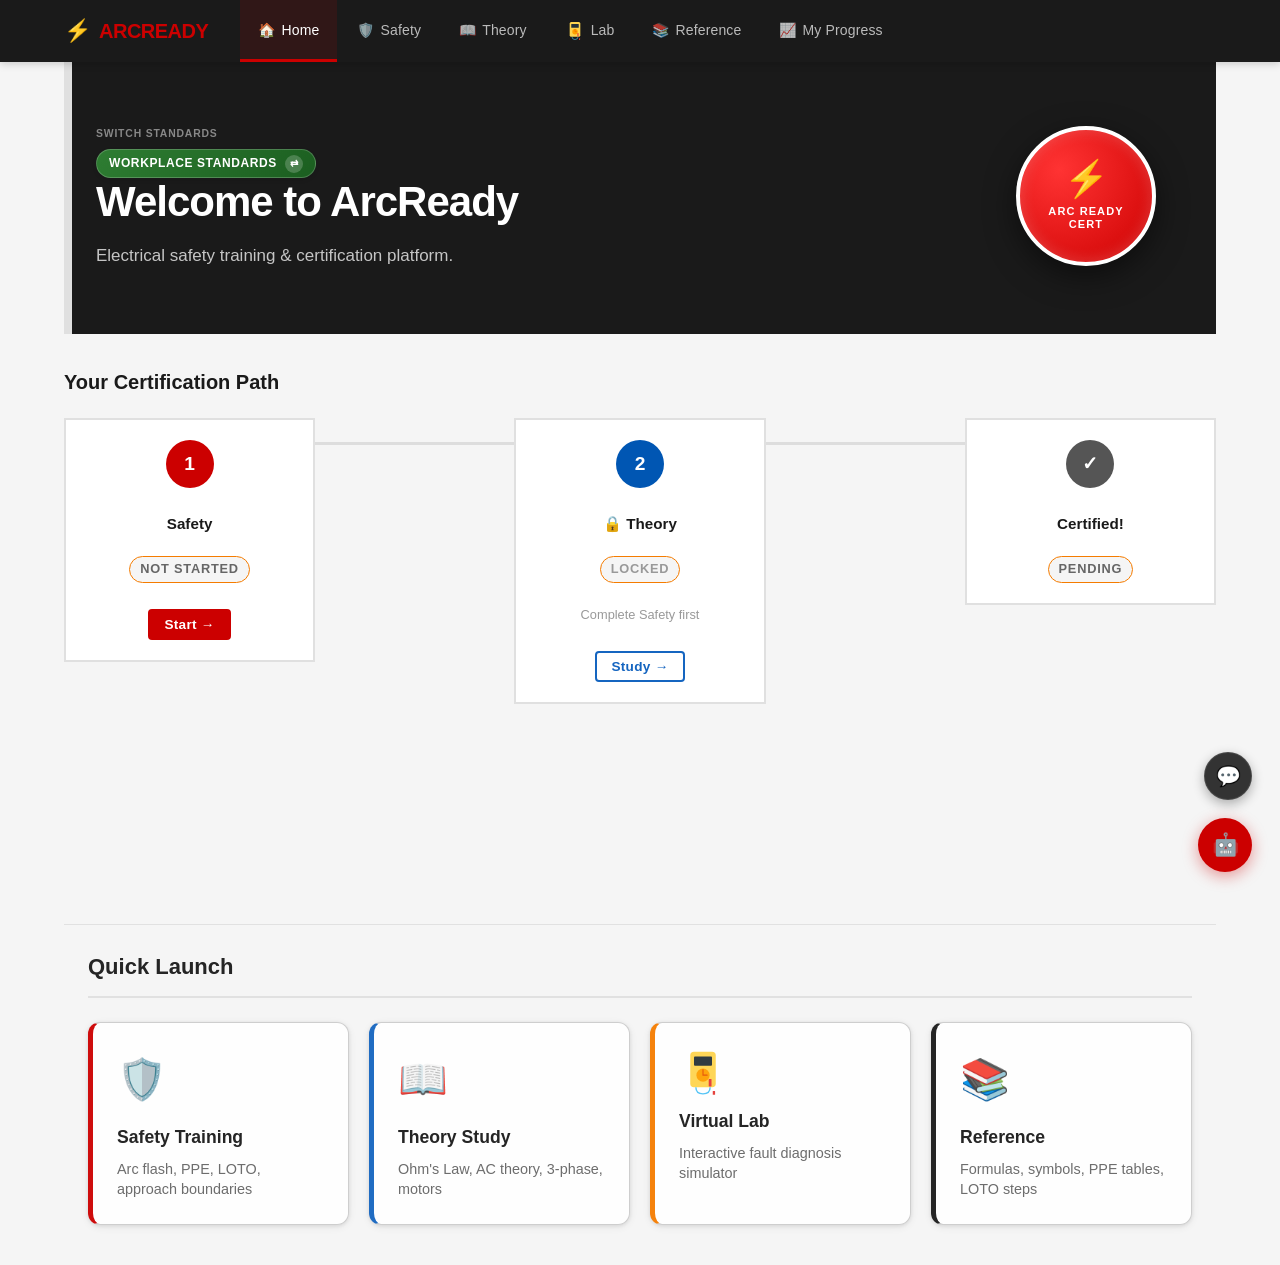
==== commit 80806bc6: "Update certification badge text to ARC READY CERT" ====
--- a/index.html
+++ b/index.html
@@ -60,7 +60,7 @@
                         <div class="hero-badge">
                             <div class="cert-badge">
                                 <div class="cert-badge-icon">⚡</div>
-                                <div class="cert-badge-label">ARCREADY<br>AUTHORIZED</div>
+                                <div class="cert-badge-label">ARC READY<br>CERT</div>
                             </div>
                         </div>
                     </div>
@@ -132,7 +132,7 @@
                         <div class="hero-badge">
                             <div class="cert-badge">
                                 <div class="cert-badge-icon">⚡</div>
-                                <div class="cert-badge-label">ARCREADY<br>AUTHORIZED</div>
+                                <div class="cert-badge-label">ARC READY<br>CERT</div>
                             </div>
                         </div>
                     </div>
@@ -306,7 +306,7 @@
                         <div class="hero-badge">
                             <div class="cert-badge">
                                 <div class="cert-badge-icon">⚡</div>
-                                <div class="cert-badge-label">ARCREADY<br>AUTHORIZED</div>
+                                <div class="cert-badge-label">ARC READY<br>CERT</div>
                             </div>
                         </div>
                     </div>
@@ -487,7 +487,7 @@
                         <div class="hero-badge">
                             <div class="cert-badge">
                                 <div class="cert-badge-icon">⚡</div>
-                                <div class="cert-badge-label">ARCREADY<br>AUTHORIZED</div>
+                                <div class="cert-badge-label">ARC READY<br>CERT</div>
                             </div>
                         </div>
                     </div>
@@ -646,7 +646,7 @@
                         <div class="hero-badge">
                             <div class="cert-badge">
                                 <div class="cert-badge-icon">⚡</div>
-                                <div class="cert-badge-label">ARCREADY<br>AUTHORIZED</div>
+                                <div class="cert-badge-label">ARC READY<br>CERT</div>
                             </div>
                         </div>
                     </div>
@@ -718,7 +718,7 @@
                         <div class="hero-badge">
                             <div class="cert-badge">
                                 <div class="cert-badge-icon">⚡</div>
-                                <div class="cert-badge-label">ARCREADY<br>AUTHORIZED</div>
+                                <div class="cert-badge-label">ARC READY<br>CERT</div>
                             </div>
                         </div>
                     </div>
--- a/css/main.css
+++ b/css/main.css
@@ -307,8 +307,9 @@
 .hero-badge {
   position: absolute;
   top: 0;
-  right: 0;
+  right: 60px;
   z-index: 5;
+  animation: badgeFloat 4s ease-in-out infinite;
 }
 
 .cert-badge {
@@ -321,9 +322,48 @@
   align-items: center;
   justify-content: center;
   gap: 8px;
-  background: rgba(204, 0, 0, 0.25);
-  box-shadow: 0 0 20px rgba(0, 0, 0, 0.4);
-  backdrop-filter: blur(4px);
+  background: radial-gradient(circle at 30% 30%, var(--red-light), var(--red));
+  box-shadow: 0 10px 30px rgba(0, 0, 0, 0.5), inset 0 0 15px rgba(255, 255, 255, 0.2);
+  position: relative;
+  overflow: hidden;
+}
+
+.cert-badge::after {
+  content: "";
+  position: absolute;
+  top: -50%;
+  left: -150%;
+  width: 50%;
+  height: 200%;
+  background: linear-gradient(to right,
+      rgba(255, 255, 255, 0) 0%,
+      rgba(255, 255, 255, 0.4) 50%,
+      rgba(255, 255, 255, 0) 100%);
+  transform: rotate(30deg);
+  animation: badgeShine 6s infinite;
+}
+
+@keyframes badgeFloat {
+
+  0%,
+  100% {
+    transform: translateY(0);
+  }
+
+  50% {
+    transform: translateY(-15px);
+  }
+}
+
+@keyframes badgeShine {
+  0% {
+    left: -150%;
+  }
+
+  20%,
+  100% {
+    left: 250%;
+  }
 }
 
 .cert-badge-icon {
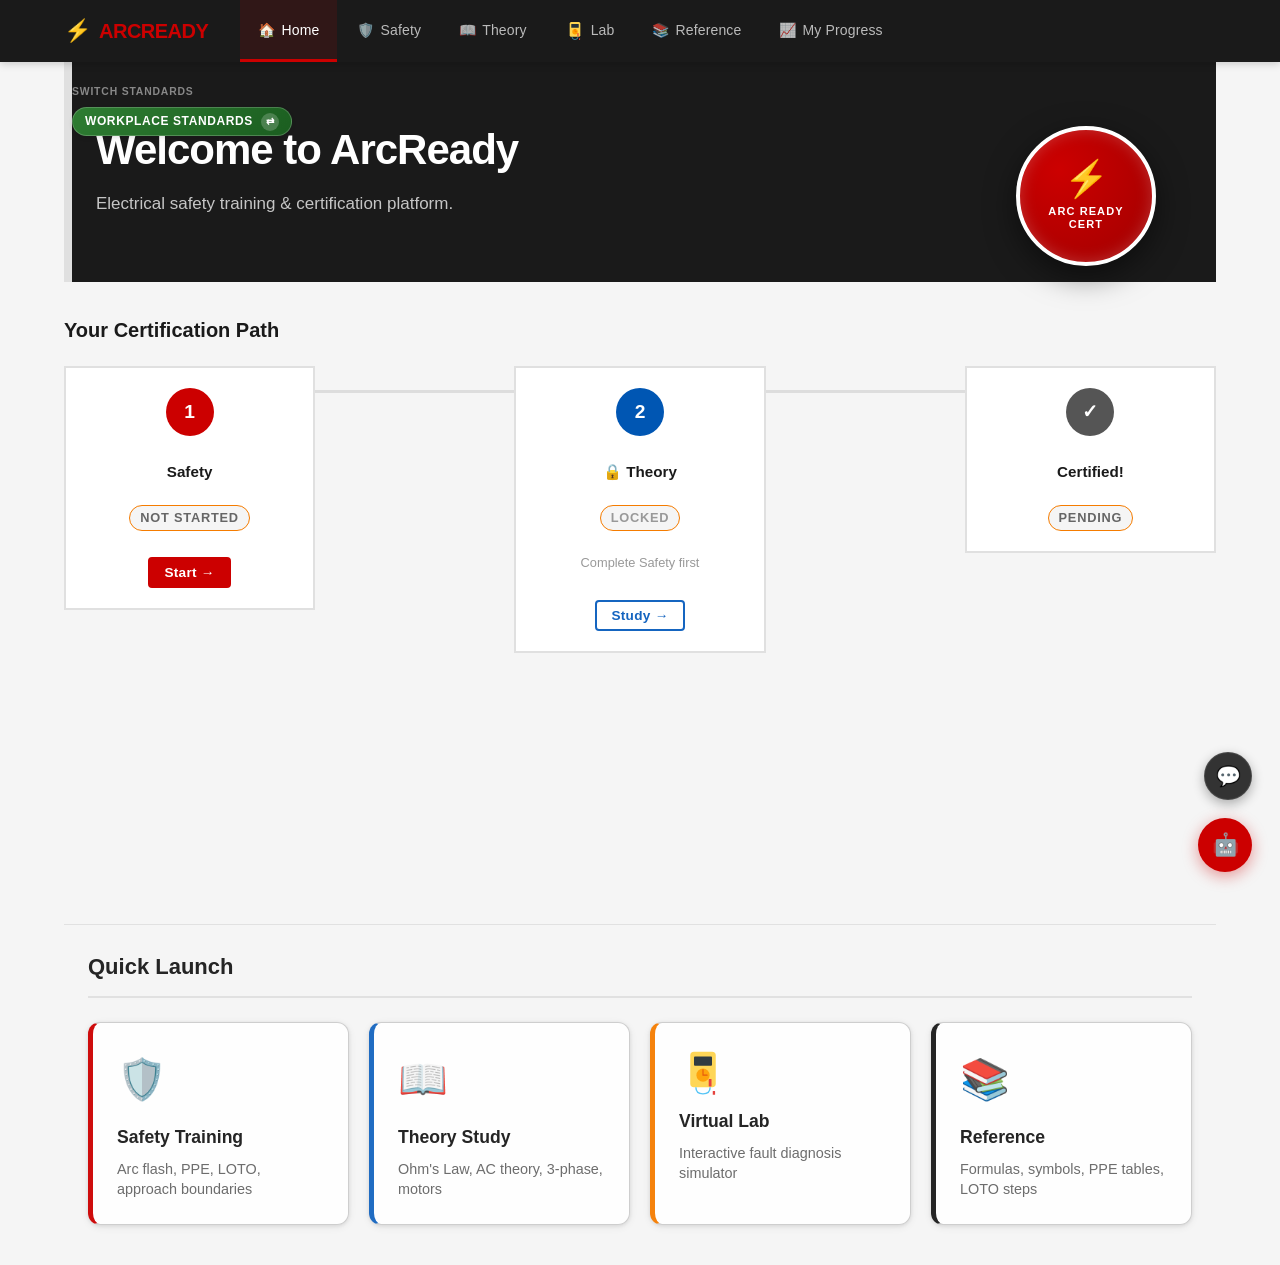
==== commit 0ac64385: "Standardize hero section dimensions across all tabs" ====
--- a/index.html
+++ b/index.html
@@ -51,9 +51,11 @@
             <section id="tab-home" class="tab-section active">
                 <div class="tab-header tab-header--charcoal">
                     <div class="container">
-                        <div class="hero-text">
+                        <div class="hero-standards">
                             <div class="std-toggle-hint">Switch Standards</div>
                             <span id="std-badge" class="std-badge workplace">Workplace Standards</span>
+                        </div>
+                        <div class="hero-text">
                             <h1 class="tab-title">Welcome to ArcReady</h1>
                             <p class="tab-subtitle">Electrical safety training &amp; certification platform.</p>
                         </div>
--- a/css/main.css
+++ b/css/main.css
@@ -264,6 +264,14 @@
   color: var(--white);
   padding: 64px 0;
   margin-bottom: 32px;
+  position: relative;
+}
+
+.hero-standards {
+  position: absolute;
+  top: -42px;
+  left: 0;
+  z-index: 5;
 }
 
 .tab-header--red {
@@ -322,7 +330,7 @@
   align-items: center;
   justify-content: center;
   gap: 8px;
-  background: radial-gradient(circle at 30% 30%, var(--red-light), var(--red));
+  background: radial-gradient(circle at 30% 30%, var(--red), var(--red-dark));
   box-shadow: 0 10px 30px rgba(0, 0, 0, 0.5), inset 0 0 15px rgba(255, 255, 255, 0.2);
   position: relative;
   overflow: hidden;
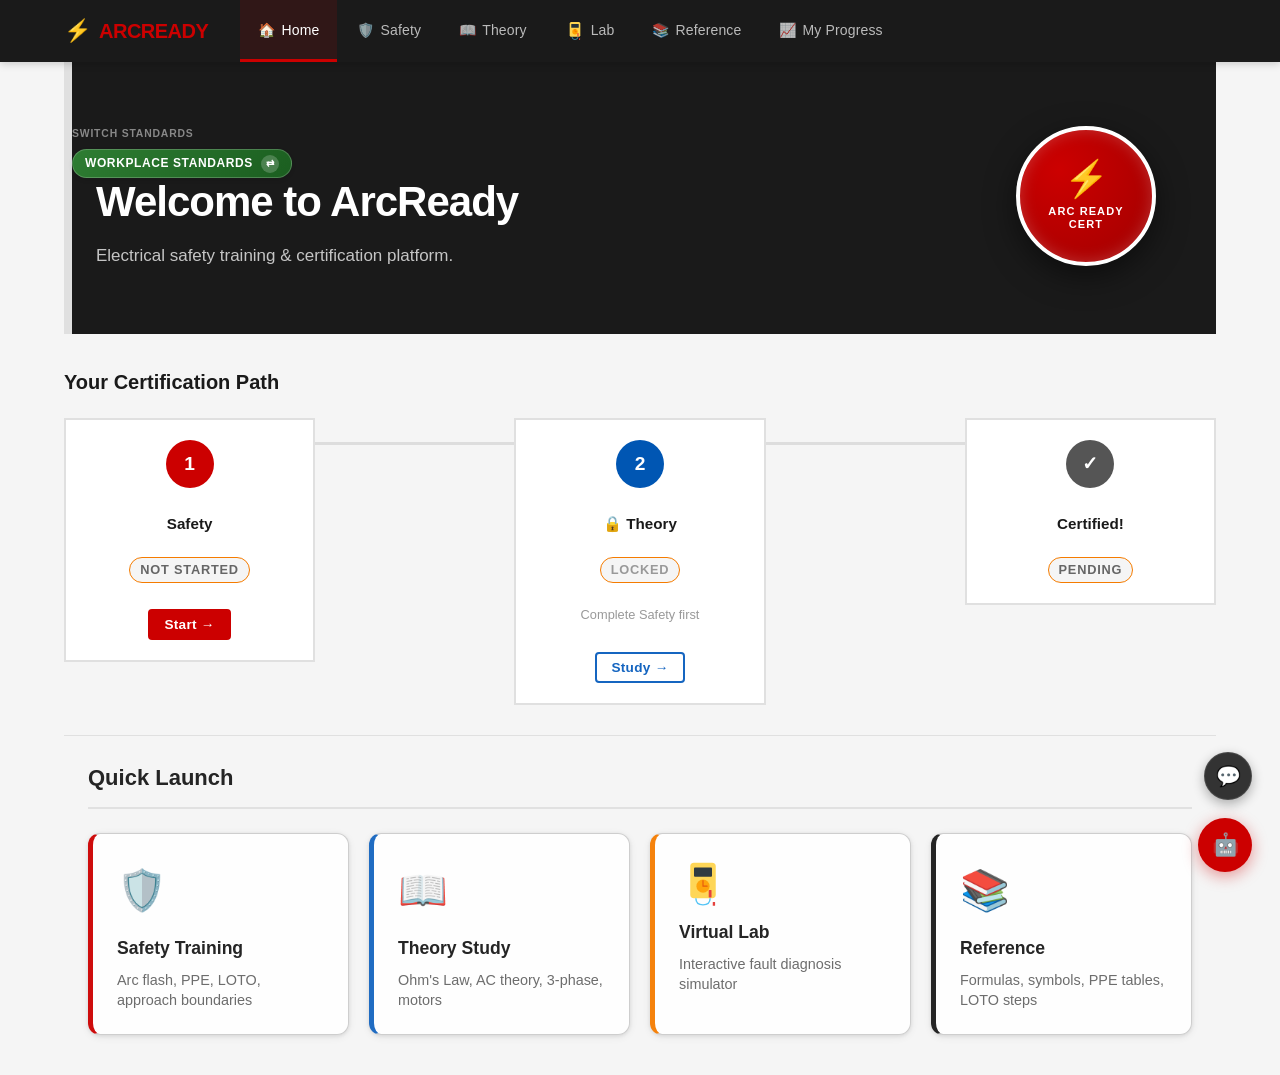
==== commit cba04831: "debug: add cache-busting and console logging to feedback system" ====
--- a/index.html
+++ b/index.html
@@ -826,7 +826,7 @@
     <script src="js/progress.js"></script>
     <script src="js/app.js"></script>
     <script src="js/lab.js"></script>
-    <script src="js/feedback.js"></script>
+    <script src="js/feedback.js?v=1.1"></script>
 
     <!-- Floating AI Study Assistant -->
     <div id="ai-chat-bubble" class="ai-chat-bubble">
--- a/css/main.css
+++ b/css/main.css
@@ -269,9 +269,13 @@
 
 .hero-standards {
   position: absolute;
-  top: -42px;
+  top: 0;
   left: 0;
   z-index: 5;
+}
+
+#tab-home .hero-text {
+  padding-top: 52px;
 }
 
 .tab-header--red {
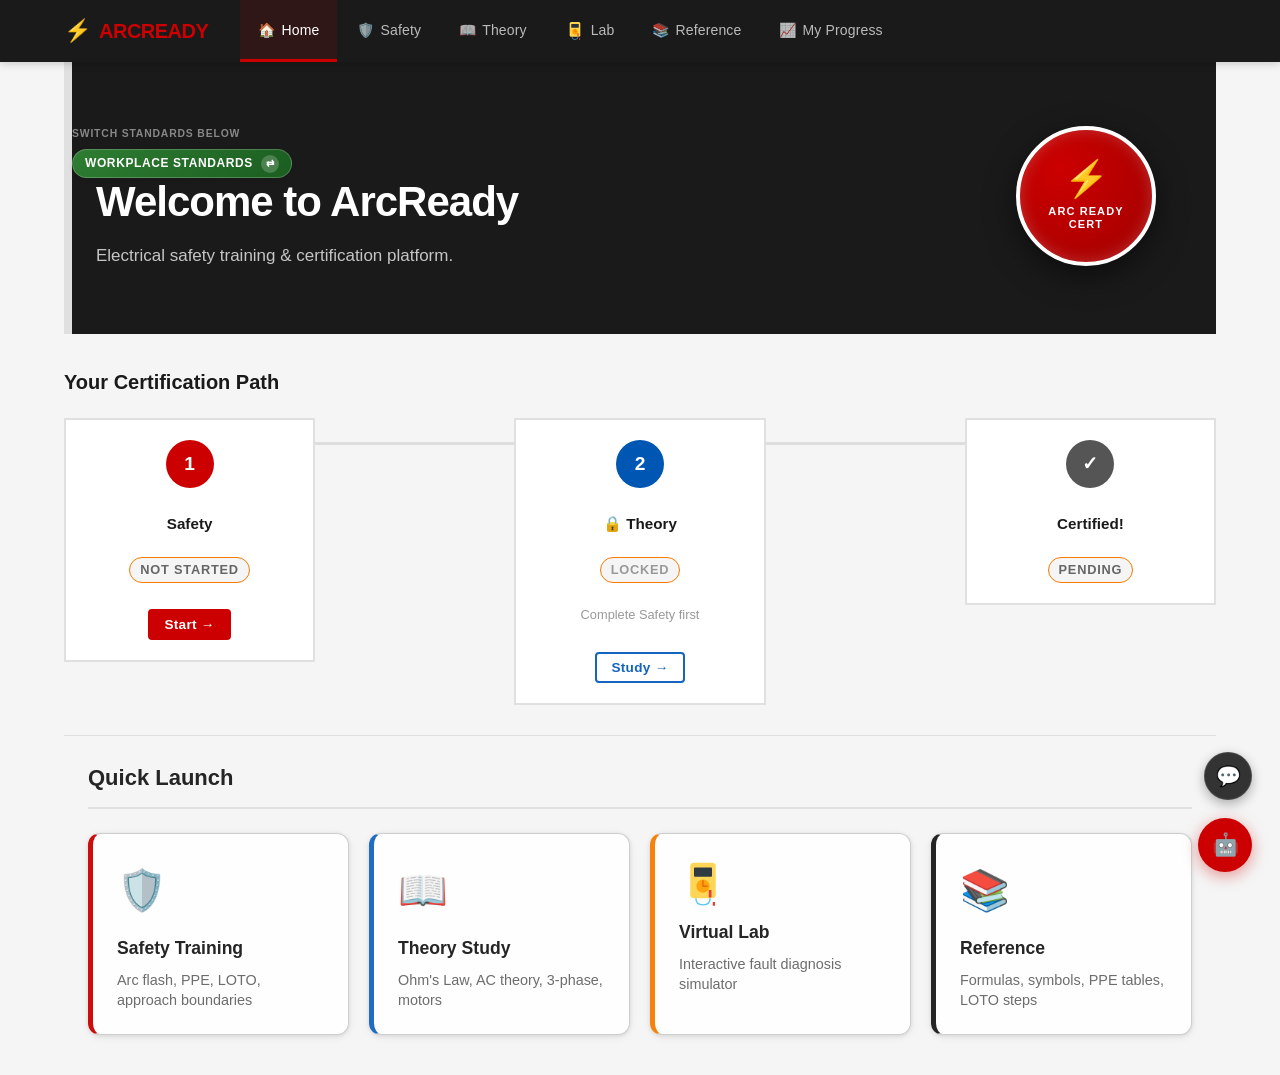
==== commit 222ab5f1: "Update hint text for switching standards" ====
--- a/index.html
+++ b/index.html
@@ -52,7 +52,7 @@
                 <div class="tab-header tab-header--charcoal">
                     <div class="container">
                         <div class="hero-standards">
-                            <div class="std-toggle-hint">Switch Standards</div>
+                            <div class="std-toggle-hint">Switch Standards Below</div>
                             <span id="std-badge" class="std-badge workplace">Workplace Standards</span>
                         </div>
                         <div class="hero-text">
@@ -158,6 +158,7 @@
                 <!-- Study Panel -->
                 <div id="safety-study" class="mode-content mode-content--active">
                     <div id="safety-study-start-screen" class="start-screen" style="margin-bottom: 20px;">
+                        <label for="safety-study-topic" class="sr-only">Select Safety Topic</label>
                         <select id="safety-study-topic" class="form-input"
                             style="width: auto; margin-right: 10px; display: inline-block;">
                             <option value="all">All Topics</option>
@@ -334,6 +335,7 @@
                 <!-- Study Panel -->
                 <div id="theory-study" class="mode-content mode-content--active">
                     <div id="theory-study-start-screen" class="start-screen" style="margin-bottom: 20px;">
+                        <label for="theory-study-topic" class="sr-only">Select Theory Topic</label>
                         <select id="theory-study-topic" class="form-input"
                             style="width: auto; margin-right: 10px; display: inline-block;">
                             <option value="all">All Topics</option>
@@ -498,16 +500,20 @@
                 <div class="circuit-selector"
                     style="display: flex; flex-wrap: wrap; gap: 15px; align-items: flex-end; margin-bottom: 15px;">
                     <div>
-                        <label style="display:block; font-size:0.85rem; font-weight:bold; margin-bottom:4px;">Select
+                        <label for="circuit-select"
+                            style="display:block; font-size:0.85rem; font-weight:bold; margin-bottom:4px;">Select
                             Circuit</label>
                         <select id="circuit-select" class="form-input" style="width: auto;">
                             <option value="circuit-a">Circuit A - 3-Phase Motor Control</option>
                             <option value="circuit-b">Circuit B - 120VAC Parallel</option>
+                            <option value="circuit-practice">Practice Schematic - 208V 3-Phase</option>
+                            <option value="circuit-d">Circuit D - 24VDC Logic Control</option>
                         </select>
                     </div>
                     <!-- Voltage Switch (Circuit A only) -->
                     <div id="voltage-switch-container" style="display:none;">
-                        <label style="display:block; font-size:0.85rem; font-weight:bold; margin-bottom:4px;">Input
+                        <label for="voltage-switch"
+                            style="display:block; font-size:0.85rem; font-weight:bold; margin-bottom:4px;">Input
                             Voltage</label>
                         <select id="voltage-switch" class="form-input" style="width: auto;">
                             <option value="480V">480V</option>
@@ -516,7 +522,8 @@
                     </div>
                     <!-- Motor Switch (Circuit A only) -->
                     <div id="motor-switch-container" style="display:none;">
-                        <label style="display:block; font-size:0.85rem; font-weight:bold; margin-bottom:4px;">Motor
+                        <label for="motor-switch"
+                            style="display:block; font-size:0.85rem; font-weight:bold; margin-bottom:4px;">Motor
                             Start</label>
                         <select id="motor-switch" class="form-input" style="width: auto;">
                             <option value="closed">Closed (Running)</option>
@@ -836,7 +843,7 @@
             <div id="ai-chat-messages" class="ai-chat-messages"></div>
             <div id="ai-chat-limit-banner" class="ai-limit-banner" style="display:none;"></div>
             <div id="ai-chat-input-row" class="ai-chat-input-row">
-                <input type="text" id="ai-chat-input" placeholder="Ask a question..." />
+                <input type="text" id="ai-chat-input" placeholder="Ask a question..." aria-label="Chat Message" />
                 <button id="ai-chat-send" class="btn btn-primary">Send</button>
             </div>
         </div>
@@ -844,4 +851,4 @@
 
 </body>
 
-</html>+</html>
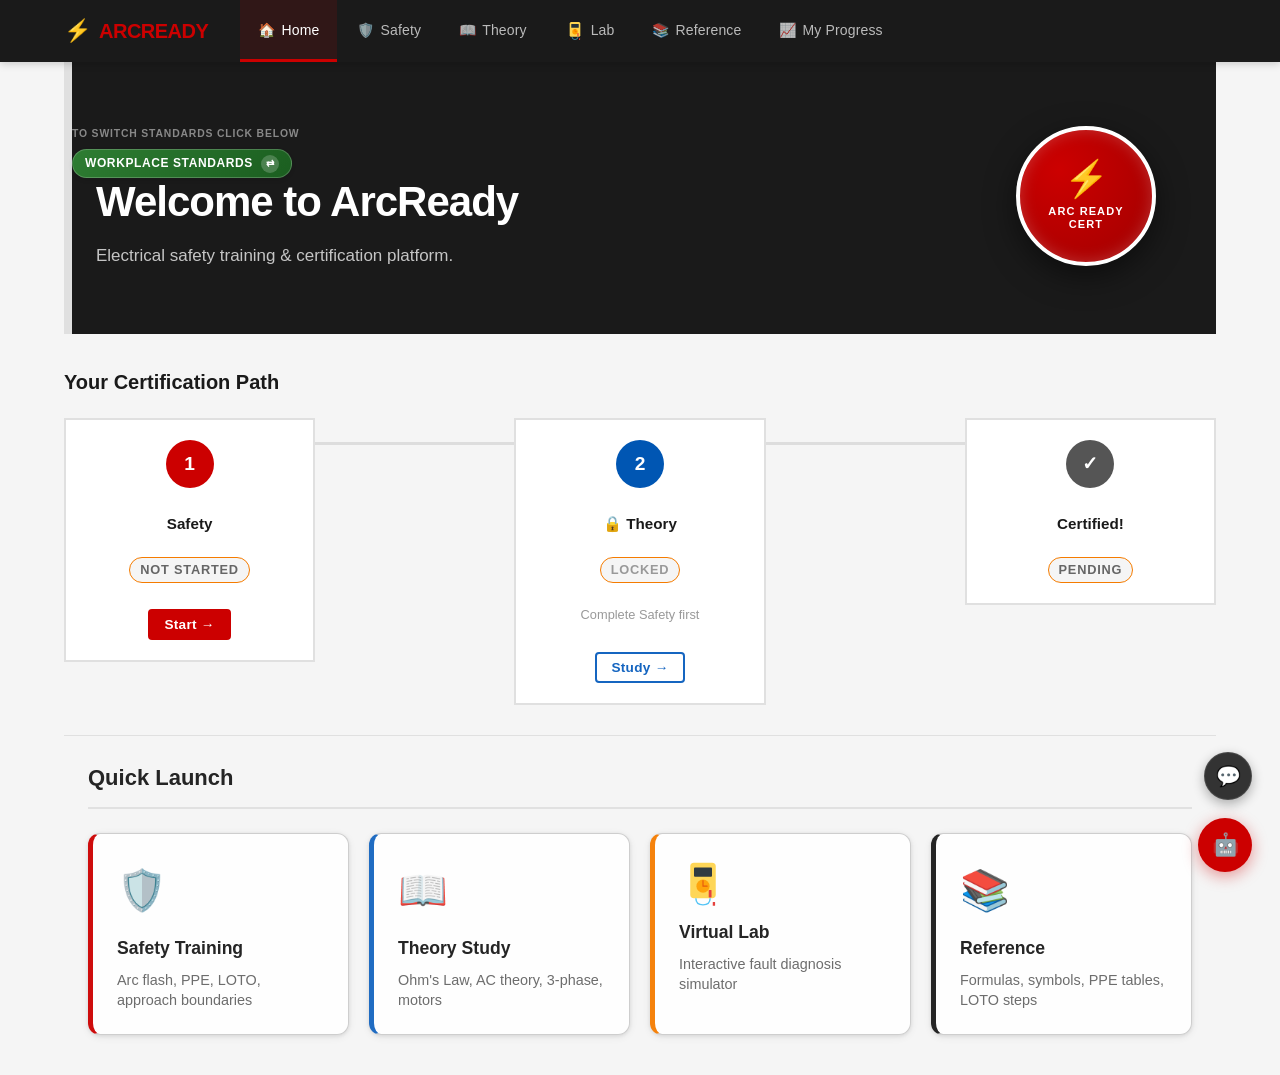
==== commit fdb92eb3: "Update index.html" ====
--- a/index.html
+++ b/index.html
@@ -52,7 +52,7 @@
                 <div class="tab-header tab-header--charcoal">
                     <div class="container">
                         <div class="hero-standards">
-                            <div class="std-toggle-hint">Switch Standards Below</div>
+                            <div class="std-toggle-hint">To Switch Standards Click Below</div>
                             <span id="std-badge" class="std-badge workplace">Workplace Standards</span>
                         </div>
                         <div class="hero-text">
